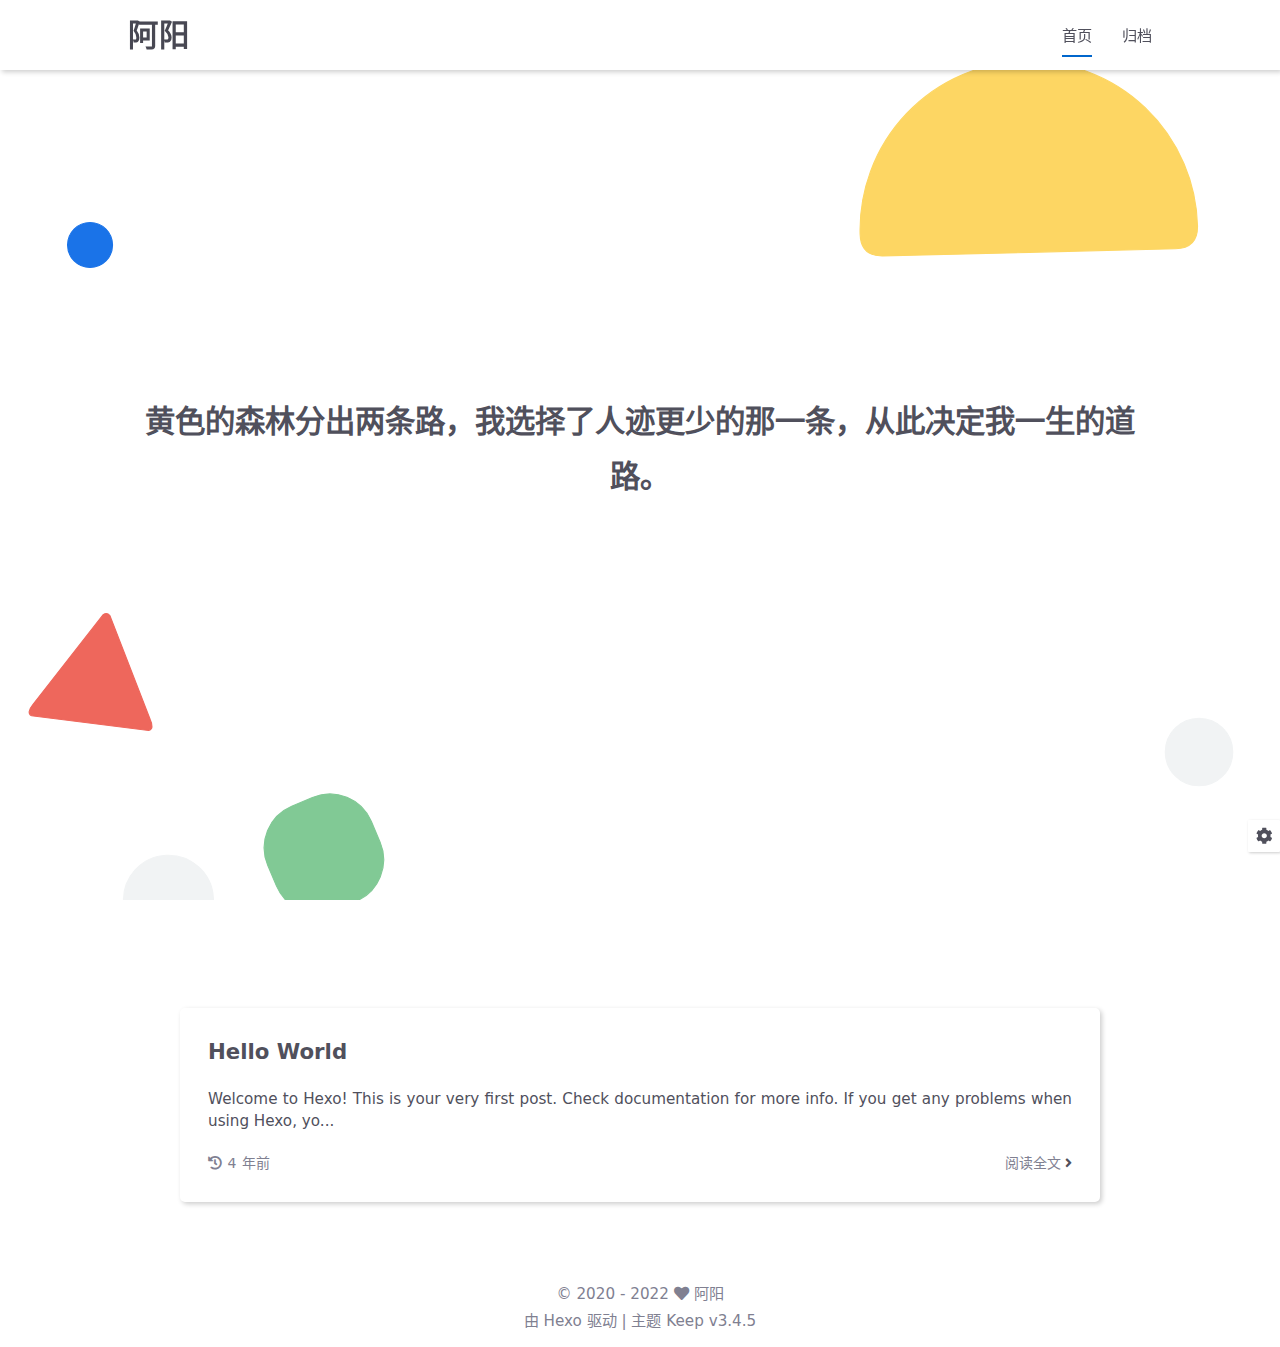
==== index.html @ ba333149 "Site updated: 2022-06-15 09:31:41" ====
<!DOCTYPE html>
<html lang="zh-CN">
<head>
    <meta charset="utf-8">
    <meta name="viewport" content="width=device-width, initial-scale=1, maximum-scale=1">
    <meta name="keywords" content="Hexo Theme Keep">
    <meta name="description" content="阿阳进阶之路">
    <meta name="author" content="阿阳">
    
    <title>
        
        阿阳
    </title>
    
<link rel="stylesheet" href="/css/style.css">

    <link rel="shortcut icon" href="/images/logo.svg">
    
<link rel="stylesheet" href="/css/font-awesome.min.css">

    <script id="hexo-configurations">
    let KEEP = window.KEEP || {};
    KEEP.hexo_config = {"hostname":"example.com","root":"/","language":"zh-CN"};
    KEEP.theme_config = {"toc":{"enable":false,"number":false,"expand_all":false,"init_open":false},"style":{"primary_color":"#0066CC","avatar":"/images/avatar.svg","favicon":"/images/logo.svg","article_img_align":"left","left_side_width":"260px","content_max_width":"920px","hover":{"shadow":false,"scale":false},"first_screen":{"enable":true,"background_img":"/images/bg.svg","description":"黄色的森林分出两条路，我选择了人迹更少的那一条，从此决定我一生的道路。"},"scroll":{"progress_bar":{"enable":false},"percent":{"enable":false}}},"local_search":{"enable":false,"preload":false},"code_copy":{"enable":false,"style":"default"},"pjax":{"enable":false},"lazyload":{"enable":false},"version":"3.4.5"};
    KEEP.language_ago = {"second":"%s 秒前","minute":"%s 分钟前","hour":"%s 小时前","day":"%s 天前","week":"%s 周前","month":"%s 个月前","year":"%s 年前"};
  </script>
<meta name="generator" content="Hexo 5.4.2"></head>


<body>
<div class="progress-bar-container">
    

    
</div>


<main class="page-container">

    
        <div class="first-screen-container flex-center fade-in-down-animation">
    <div class="content flex-center">
        <div class="description">
            黄色的森林分出两条路，我选择了人迹更少的那一条，从此决定我一生的道路。
        </div>
        
    </div>
</div>

    

    <div class="page-main-content">

        <div class="page-main-content-top">
            <header class="header-wrapper">

    <div class="header-content has-first-screen">
        <div class="left">
            
            <a class="logo-title" href="/">
                阿阳
            </a>
        </div>

        <div class="right">
            <div class="pc">
                <ul class="menu-list">
                    
                        <li class="menu-item">
                            <a class="active"
                               href="/"
                            >
                                首页
                            </a>
                        </li>
                    
                        <li class="menu-item">
                            <a class=""
                               href="/archives"
                            >
                                归档
                            </a>
                        </li>
                    
                    
                </ul>
            </div>
            <div class="mobile">
                
                <div class="icon-item menu-bar">
                    <div class="menu-bar-middle"></div>
                </div>
            </div>
        </div>
    </div>

    <div class="header-drawer">
        <ul class="drawer-menu-list">
            
                <li class="drawer-menu-item flex-center">
                    <a class="active"
                       href="/">首页</a>
                </li>
            
                <li class="drawer-menu-item flex-center">
                    <a class=""
                       href="/archives">归档</a>
                </li>
            
        </ul>
    </div>

    <div class="window-mask"></div>

</header>


        </div>

        <div class="page-main-content-middle">

            <div class="main-content">

                
                    <div class="home-content-container fade-in-down-animation">
    <ul class="home-article-list">
        
            <li class="home-article-item">

                

                <h3 class="home-article-title">
                    <a href="/2022/06/13/hello-world/">
                        Hello World
                    </a>
                </h3>

                <div class="home-article-content markdown-body">
                    
                        Welcome to Hexo! This is your very first post. Check documentation for more info. If you get any problems when using Hexo, yo...
                    
                </div>

                <div class="home-article-meta-info-container">
    <div class="home-article-meta-info">
        <span><i class="fas fa-history"></i>&nbsp;<span class="home-article-date" data-date="Mon Jun 13 2022 17:18:33 GMT+0800">2022-06-13</span></span>
        
        
    </div>

    <a href="/2022/06/13/hello-world/">阅读全文&nbsp;<i class="fas fa-angle-right"></i></a>
</div>

            </li>
        
    </ul>

    <div class="home-paginator">
        <div class="paginator">
    

    
</div>

    </div>
</div>


                
            </div>

        </div>

        <div class="page-main-content-bottom">
            <footer class="footer">
    <div class="info-container">
        <div class="copyright-info info-item">
            &copy;
            
              <span>2020</span>
              -
            
            2022&nbsp;<i class="fas fa-heart icon-animate"></i>&nbsp;<a href="/">阿阳</a>
        </div>
        
        <div class="theme-info info-item">
            由 <a target="_blank" href="https://hexo.io">Hexo</a> 驱动&nbsp;|&nbsp;主题&nbsp;<a class="theme-version" target="_blank" href="https://github.com/XPoet/hexo-theme-keep">Keep v3.4.5</a>
        </div>
        
        
    </div>
</footer>

        </div>
    </div>

    

    <div class="right-bottom-side-tools">
        <div class="side-tools-container">
    <ul class="side-tools-list">
        <li class="tools-item tool-font-adjust-plus flex-center">
            <i class="fas fa-search-plus"></i>
        </li>

        <li class="tools-item tool-font-adjust-minus flex-center">
            <i class="fas fa-search-minus"></i>
        </li>

        <li class="tools-item tool-expand-width flex-center">
            <i class="fas fa-arrows-alt-h"></i>
        </li>

        <li class="tools-item tool-dark-light-toggle flex-center">
            <i class="fas fa-moon"></i>
        </li>

        <!-- rss -->
        

        
            <li class="tools-item tool-scroll-to-top flex-center">
                <i class="fas fa-arrow-up"></i>
            </li>
        

        <li class="tools-item tool-scroll-to-bottom flex-center">
            <i class="fas fa-arrow-down"></i>
        </li>
    </ul>

    <ul class="exposed-tools-list">
        <li class="tools-item tool-toggle-show flex-center">
            <i class="fas fa-cog fa-spin"></i>
        </li>
        
    </ul>
</div>

    </div>

    

    <div class="image-viewer-container">
    <img src="">
</div>


    

</main>





<script src="/js/utils.js"></script>

<script src="/js/main.js"></script>

<script src="/js/header-shrink.js"></script>

<script src="/js/back2top.js"></script>

<script src="/js/dark-light-toggle.js"></script>








<div class="post-scripts">
    
</div>



</body>
</html>
---- css/style.css ----
:root {
  --background-color: #fff;
  --second-background-color: #f7f7f7;
  --primary-color: #06c;
  --first-text-color: #484853;
  --second-text-color: #4c4c57;
  --third-text-color: #808091;
  --fourth-text-color: #ededef;
  --default-text-color: #50505c;
  --border-color: #b3b3b3;
  --selection-color: #0075eb;
  --shadow-color: rgba(0,0,0,0.2);
  --shadow-hover-color: rgba(0,0,0,0.28);
  --scrollbar-color: #595967;
  --scroll-bar-bg-color: #e6e6e6;
  --link-color: #484853;
  --copyright-info-color: #c03;
  --avatar-background-color: #06c;
  --pjax-progress-bar-color: linear-gradient(45deg, #f10006, #ef5b00, #e59c01, #19ca05, #00cab5, #0264c8, #c303c3);
}
@media (prefers-color-scheme: light) {
  :root {
    --background-color: #fff;
    --second-background-color: #f7f7f7;
    --primary-color: #06c;
    --first-text-color: #484853;
    --second-text-color: #4c4c57;
    --third-text-color: #808091;
    --fourth-text-color: #ededef;
    --default-text-color: #50505c;
    --border-color: #b3b3b3;
    --selection-color: #0075eb;
    --shadow-color: rgba(0,0,0,0.2);
    --shadow-hover-color: rgba(0,0,0,0.28);
    --scrollbar-color: #595967;
    --scroll-bar-bg-color: #e6e6e6;
    --link-color: #484853;
    --copyright-info-color: #c03;
    --avatar-background-color: #06c;
    --pjax-progress-bar-color: linear-gradient(45deg, #f10006, #ef5b00, #e59c01, #19ca05, #00cab5, #0264c8, #c303c3);
  }
}
@media (prefers-color-scheme: dark) {
  :root {
    --background-color: #383940;
    --second-background-color: #32333a;
    --primary-color: #06c;
    --first-text-color: #d2d2d7;
    --second-text-color: #cbcbd1;
    --third-text-color: #9595a2;
    --fourth-text-color: #242429;
    --default-text-color: #bebec6;
    --border-color: #5c5e6a;
    --selection-color: #0075eb;
    --shadow-color: rgba(128,128,128,0.2);
    --shadow-hover-color: rgba(128,128,128,0.28);
    --scrollbar-color: #32333a;
    --scroll-bar-bg-color: #5c5e6a;
    --link-color: #c5c5cc;
    --copyright-info-color: #a30029;
    --avatar-background-color: #005cb8;
    --pjax-progress-bar-color: linear-gradient(45deg, #ea404a, #ea722f, #e9a71f, #67e559, #18ecec, #1b85f1, #ee1dee);
  }
}
.light-mode {
  --background-color: #fff;
  --second-background-color: #f7f7f7;
  --primary-color: #06c;
  --first-text-color: #484853;
  --second-text-color: #4c4c57;
  --third-text-color: #808091;
  --fourth-text-color: #ededef;
  --default-text-color: #50505c;
  --border-color: #b3b3b3;
  --selection-color: #0075eb;
  --shadow-color: rgba(0,0,0,0.2);
  --shadow-hover-color: rgba(0,0,0,0.28);
  --scrollbar-color: #595967;
  --scroll-bar-bg-color: #e6e6e6;
  --link-color: #484853;
  --copyright-info-color: #c03;
  --avatar-background-color: #06c;
  --pjax-progress-bar-color: linear-gradient(45deg, #f10006, #ef5b00, #e59c01, #19ca05, #00cab5, #0264c8, #c303c3);
}
.dark-mode {
  --background-color: #383940;
  --second-background-color: #32333a;
  --primary-color: #06c;
  --first-text-color: #d2d2d7;
  --second-text-color: #cbcbd1;
  --third-text-color: #9595a2;
  --fourth-text-color: #242429;
  --default-text-color: #bebec6;
  --border-color: #5c5e6a;
  --selection-color: #0075eb;
  --shadow-color: rgba(128,128,128,0.2);
  --shadow-hover-color: rgba(128,128,128,0.28);
  --scrollbar-color: #32333a;
  --scroll-bar-bg-color: #5c5e6a;
  --link-color: #c5c5cc;
  --copyright-info-color: #a30029;
  --avatar-background-color: #005cb8;
  --pjax-progress-bar-color: linear-gradient(45deg, #ea404a, #ea722f, #e9a71f, #67e559, #18ecec, #1b85f1, #ee1dee);
}
.fade-in-down-animation {
  animation-fill-mode: both;
  animation-duration: 1s;
  animation-name: fade-in-down;
}
.title-hover-animation {
  display: inline-block;
  position: relative;
  border-bottom: none;
  line-height: 1.3;
  vertical-align: top;
  color: var(--second-text-color);
}
.title-hover-animation::before {
  content: "";
  position: absolute;
  width: 100%;
  height: 2px;
  bottom: -4px;
  left: 0;
  background-color: var(--second-text-color);
  visibility: hidden;
  transform: scaleX(0);
  transition-property: color, background, box-shadow, border-color, visibility, transform;
  transition-delay: 0s, 0s, 0s, 0s, 0s, 0s;
  transition-duration: 0.2s, 0.2s, 0.2s, 0.2s, 0.2s, 0.2s;
  transition-timing-function: ease, ease, ease, ease, ease-in-out, ease-in-out;
}
.title-hover-animation:hover::before {
  visibility: visible;
  transform: scaleX(1);
}
@-moz-keyframes fade-in-down {
  0% {
    opacity: 0;
    transform: translateY(-50px);
  }
  100% {
    opacity: 1;
    transform: translateY(0);
  }
}
@-webkit-keyframes fade-in-down {
  0% {
    opacity: 0;
    transform: translateY(-50px);
  }
  100% {
    opacity: 1;
    transform: translateY(0);
  }
}
@-o-keyframes fade-in-down {
  0% {
    opacity: 0;
    transform: translateY(-50px);
  }
  100% {
    opacity: 1;
    transform: translateY(0);
  }
}
@keyframes fade-in-down {
  0% {
    opacity: 0;
    transform: translateY(-50px);
  }
  100% {
    opacity: 1;
    transform: translateY(0);
  }
}
@-moz-keyframes icon-animate {
  0%, 100% {
    transform: scale(1);
  }
  10%, 30% {
    transform: scale(0.88);
  }
  20%, 40%, 60%, 80% {
    transform: scale(1.08);
  }
  50%, 70% {
    transform: scale(1.08);
  }
}
@-webkit-keyframes icon-animate {
  0%, 100% {
    transform: scale(1);
  }
  10%, 30% {
    transform: scale(0.88);
  }
  20%, 40%, 60%, 80% {
    transform: scale(1.08);
  }
  50%, 70% {
    transform: scale(1.08);
  }
}
@-o-keyframes icon-animate {
  0%, 100% {
    transform: scale(1);
  }
  10%, 30% {
    transform: scale(0.88);
  }
  20%, 40%, 60%, 80% {
    transform: scale(1.08);
  }
  50%, 70% {
    transform: scale(1.08);
  }
}
@keyframes icon-animate {
  0%, 100% {
    transform: scale(1);
  }
  10%, 30% {
    transform: scale(0.88);
  }
  20%, 40%, 60%, 80% {
    transform: scale(1.08);
  }
  50%, 70% {
    transform: scale(1.08);
  }
}
* {
  transition-property: color, background, box-shadow, border-color;
  transition-delay: 0s, 0s, 0s, 0s;
  transition-duration: 0.2s, 0.2s, 0.2s, 0.2s;
  transition-timing-function: ease, ease, ease, ease;
}
*::-webkit-scrollbar {
  width: 6px;
  height: 6px;
  transition: all 0.2s ease;
}
*::-webkit-scrollbar-thumb {
  background: var(--scrollbar-color);
  border-radius: 1px;
}
*::-webkit-scrollbar-track {
  background: var(--scroll-bar-bg-color);
}
html,
body {
  position: relative;
  width: 100%;
  height: 100%;
  margin: 0;
  padding: 0;
  color: var(--default-text-color);
  background: var(--background-color);
  font-family: Optima-Regular, Optima, -apple-system, system-ui, Segoe UI, Roboto, Ubuntu, Cantarell, Noto Sans, sans-serif, BlinkMacSystemFont, Helvetica Neue, PingFang SC, Hiragino Sans GB, Microsoft YaHei, Arial;
  font-weight: 400;
  font-size: 15.2px;
  line-height: 22px;
}
html::-webkit-scrollbar,
body::-webkit-scrollbar {
  width: 8px;
  height: 8px;
}
@media (max-width: 780px) {
  html,
  body {
    font-size: 14.591999999999999px;
    line-height: 21.119999999999997px;
  }
}
@media (max-width: 500px) {
  html,
  body {
    font-size: 13.68px;
    line-height: 19.8px;
  }
}
::selection {
  background: var(--selection-color);
  color: #fff;
}
ul,
ol,
li {
  padding: 0;
  margin: 0;
  list-style: none;
}
a {
  text-decoration: none;
  color: var(--default-text-color);
}
a i,
a span {
  color: var(--default-text-color);
}
a:hover,
a:active {
  text-decoration: none !important;
  color: var(--primary-color);
}
a:hover i,
a:active i,
a:hover span,
a:active span {
  color: var(--primary-color);
}
img[lazyload] {
  padding: 10px;
  margin: 20px auto !important;
  cursor: not-allowed;
  pointer-events: none;
}
button {
  padding: 0;
  margin: 0;
  border: 0;
  outline: none;
  cursor: pointer;
  background: transparent;
}
.btn {
  display: inline-block;
  position: relative;
  text-align: center;
  cursor: pointer;
  white-space: nowrap;
  border-radius: 5px;
  padding: 8px 16px;
  background: var(--background-color);
  box-shadow: 2px 2px 5px var(--shadow-color);
  transition-property: color, background, box-shadow, border-color, transform;
  transition-delay: 0s, 0s, 0s, 0s, 0s;
  transition-duration: 0.2s, 0.2s, 0.2s, 0.2s, 0.2s;
  transition-timing-function: ease, ease, ease, ease, linear;
}
.btn:hover {
  color: var(--background-color);
  background: var(--primary-color);
}
.flex-center {
  display: flex;
  justify-content: center;
  align-items: center;
}
.clear {
  clear: both;
}
.markdown-body {
  font-size: 1rem;
}
.markdown-body blockquote {
  box-sizing: border-box;
  border-left: 5px solid var(--default-text-color);
  margin: 20px 0;
  color: var(--default-text-color);
  background: var(--second-background-color);
}
.markdown-body blockquote p,
.markdown-body blockquote ul,
.markdown-body blockquote ol {
  padding: 5px 5px 5px 10px;
}
.markdown-body p {
  line-height: 2;
  color: var(--default-text-color);
}
.markdown-body a {
  position: relative;
  outline: 0;
  text-decoration: none;
  overflow-wrap: break-word;
  cursor: pointer;
  border-bottom: 1px solid var(--third-text-color);
  box-sizing: border-box;
  padding-bottom: 2px;
}
.markdown-body a .fas,
.markdown-body a .far,
.markdown-body a fab {
  margin: 0 2px 0 6px;
  position: relative;
  color: var(--third-text-color);
  font-size: 0.88rem;
}
.markdown-body a:hover {
  text-decoration: underline;
}
.markdown-body a:hover::after {
  background: var(--primary-color);
}
.markdown-body strong {
  color: var(--default-text-color);
}
.markdown-body em {
  color: var(--default-text-color);
}
.markdown-body ul > li,
.markdown-body ol > li {
  margin-left: 16px;
  line-height: 2rem;
}
.markdown-body ul li {
  list-style: disc;
}
.markdown-body ul li ul li {
  list-style: circle;
}
.markdown-body ul li ul li ul li {
  list-style: square;
}
.markdown-body ol li {
  list-style: decimal;
}
.markdown-body ol li ol li {
  list-style: upper-alpha;
}
.markdown-body ol li ol li ol li {
  list-style: upper-roman;
}
.markdown-body li {
  color: var(--default-text-color);
}
.markdown-body h1,
.markdown-body h2,
.markdown-body h3,
.markdown-body h4,
.markdown-body h5,
.markdown-body h6 {
  color: var(--second-text-color);
  line-height: 1.5;
}
@media (max-width: 780px) {
  .markdown-body h1,
  .markdown-body h2,
  .markdown-body h3,
  .markdown-body h4,
  .markdown-body h5,
  .markdown-body h6 {
    line-height: 1.25;
  }
}
.markdown-body h1 {
  font-size: 1.8rem;
  font-weight: 600;
}
@media (max-width: 780px) {
  .markdown-body h1 {
    font-size: 1.7rem;
  }
}
.markdown-body h2 {
  font-size: 1.7rem;
  font-weight: 600;
}
@media (max-width: 780px) {
  .markdown-body h2 {
    font-size: 1.6rem;
  }
}
.markdown-body h3 {
  font-size: 1.6rem;
  font-weight: 550;
}
@media (max-width: 780px) {
  .markdown-body h3 {
    font-size: 1.5rem;
  }
}
.markdown-body h4 {
  font-size: 1.5rem;
  font-weight: 550;
}
@media (max-width: 780px) {
  .markdown-body h4 {
    font-size: 1.4rem;
  }
}
.markdown-body h5 {
  font-size: 1.28rem;
  font-weight: 500;
}
@media (max-width: 780px) {
  .markdown-body h5 {
    font-size: 1.18rem;
  }
}
.markdown-body h6 {
  font-size: 1.2rem;
  font-weight: 500;
  line-height: 1.2;
}
@media (max-width: 780px) {
  .markdown-body h6 {
    font-size: 1.1rem;
    line-height: 1.1;
  }
}
.markdown-body img {
  box-sizing: border-box;
  max-width: 100%;
  cursor: zoom-in;
  display: block;
  box-shadow: 0 0 2px var(--shadow-color);
  transition-property: color, background, box-shadow, border-color, padding, margin;
  transition-delay: 0s, 0s, 0s, 0s, 0s, 0s;
  transition-duration: 0.2s, 0.2s, 0.2s, 0.2s, 0.2s, 0.2s;
  transition-timing-function: ease, ease, ease, ease, linear, linear;
  margin: 10px 0 2px;
}
.markdown-body > table {
  border-spacing: 0;
  border-collapse: collapse;
  width: 100%;
  overflow: auto;
}
.markdown-body > table td,
.markdown-body > table th {
  padding: 0;
}
.markdown-body > table th {
  font-weight: 600;
}
.markdown-body > table td,
.markdown-body > table th {
  padding: 6px 13px;
  border: 1px solid var(--border-color);
}
.markdown-body > table tr {
  background-color: var(--background-color);
  border: 1px solid var(--fourth-text-color);
}
.markdown-body > table tr:nth-child(2n) {
  background-color: var(--second-background-color);
}
:root {
  --background-color: #fff;
  --second-background-color: #f7f7f7;
  --primary-color: #06c;
  --first-text-color: #484853;
  --second-text-color: #4c4c57;
  --third-text-color: #808091;
  --fourth-text-color: #ededef;
  --default-text-color: #50505c;
  --border-color: #b3b3b3;
  --selection-color: #0075eb;
  --shadow-color: rgba(0,0,0,0.2);
  --shadow-hover-color: rgba(0,0,0,0.28);
  --scrollbar-color: #595967;
  --scroll-bar-bg-color: #e6e6e6;
  --link-color: #484853;
  --copyright-info-color: #c03;
  --avatar-background-color: #06c;
  --pjax-progress-bar-color: linear-gradient(45deg, #f10006, #ef5b00, #e59c01, #19ca05, #00cab5, #0264c8, #c303c3);
}
@media (prefers-color-scheme: light) {
  :root {
    --background-color: #fff;
    --second-background-color: #f7f7f7;
    --primary-color: #06c;
    --first-text-color: #484853;
    --second-text-color: #4c4c57;
    --third-text-color: #808091;
    --fourth-text-color: #ededef;
    --default-text-color: #50505c;
    --border-color: #b3b3b3;
    --selection-color: #0075eb;
    --shadow-color: rgba(0,0,0,0.2);
    --shadow-hover-color: rgba(0,0,0,0.28);
    --scrollbar-color: #595967;
    --scroll-bar-bg-color: #e6e6e6;
    --link-color: #484853;
    --copyright-info-color: #c03;
    --avatar-background-color: #06c;
    --pjax-progress-bar-color: linear-gradient(45deg, #f10006, #ef5b00, #e59c01, #19ca05, #00cab5, #0264c8, #c303c3);
  }
}
@media (prefers-color-scheme: dark) {
  :root {
    --background-color: #383940;
    --second-background-color: #32333a;
    --primary-color: #06c;
    --first-text-color: #d2d2d7;
    --second-text-color: #cbcbd1;
    --third-text-color: #9595a2;
    --fourth-text-color: #242429;
    --default-text-color: #bebec6;
    --border-color: #5c5e6a;
    --selection-color: #0075eb;
    --shadow-color: rgba(128,128,128,0.2);
    --shadow-hover-color: rgba(128,128,128,0.28);
    --scrollbar-color: #32333a;
    --scroll-bar-bg-color: #5c5e6a;
    --link-color: #c5c5cc;
    --copyright-info-color: #a30029;
    --avatar-background-color: #005cb8;
    --pjax-progress-bar-color: linear-gradient(45deg, #ea404a, #ea722f, #e9a71f, #67e559, #18ecec, #1b85f1, #ee1dee);
  }
}
.light-mode {
  --background-color: #fff;
  --second-background-color: #f7f7f7;
  --primary-color: #06c;
  --first-text-color: #484853;
  --second-text-color: #4c4c57;
  --third-text-color: #808091;
  --fourth-text-color: #ededef;
  --default-text-color: #50505c;
  --border-color: #b3b3b3;
  --selection-color: #0075eb;
  --shadow-color: rgba(0,0,0,0.2);
  --shadow-hover-color: rgba(0,0,0,0.28);
  --scrollbar-color: #595967;
  --scroll-bar-bg-color: #e6e6e6;
  --link-color: #484853;
  --copyright-info-color: #c03;
  --avatar-background-color: #06c;
  --pjax-progress-bar-color: linear-gradient(45deg, #f10006, #ef5b00, #e59c01, #19ca05, #00cab5, #0264c8, #c303c3);
}
.dark-mode {
  --background-color: #383940;
  --second-background-color: #32333a;
  --primary-color: #06c;
  --first-text-color: #d2d2d7;
  --second-text-color: #cbcbd1;
  --third-text-color: #9595a2;
  --fourth-text-color: #242429;
  --default-text-color: #bebec6;
  --border-color: #5c5e6a;
  --selection-color: #0075eb;
  --shadow-color: rgba(128,128,128,0.2);
  --shadow-hover-color: rgba(128,128,128,0.28);
  --scrollbar-color: #32333a;
  --scroll-bar-bg-color: #5c5e6a;
  --link-color: #c5c5cc;
  --copyright-info-color: #a30029;
  --avatar-background-color: #005cb8;
  --pjax-progress-bar-color: linear-gradient(45deg, #ea404a, #ea722f, #e9a71f, #67e559, #18ecec, #1b85f1, #ee1dee);
}
:root {
  --code-foreground: #535360;
  --code-background: #f2f2f2;
  --highlight-background: #fafafa;
  --highlight-foreground: #535360;
  --highlight-comment: #8e908c;
  --highlight-red: #c82829;
  --highlight-orange: #f5871f;
  --highlight-yellow: #eab700;
  --highlight-green: #718c00;
  --highlight-aqua: #3e999f;
  --highlight-blue: #4271ae;
  --highlight-purple: #8959a8;
  --highlight-gutter-color: #585865;
  --highlight-gutter-bg-color: #f2f2f2;
}
@media (prefers-color-scheme: light) {
  :root {
    --code-foreground: #535360;
    --code-background: #f2f2f2;
    --highlight-background: #fafafa;
    --highlight-foreground: #535360;
    --highlight-comment: #8e908c;
    --highlight-red: #c82829;
    --highlight-orange: #f5871f;
    --highlight-yellow: #eab700;
    --highlight-green: #718c00;
    --highlight-aqua: #3e999f;
    --highlight-blue: #4271ae;
    --highlight-purple: #8959a8;
    --highlight-gutter-color: #585865;
    --highlight-gutter-bg-color: #f2f2f2;
  }
}
@media (prefers-color-scheme: dark) {
  :root {
    --code-foreground: #bfbfc7;
    --code-background: #32333a;
    --highlight-background: #34343b;
    --highlight-foreground: #bfbfc7;
    --highlight-comment: #969896;
    --highlight-red: #c66;
    --highlight-orange: #de935f;
    --highlight-yellow: #f0c674;
    --highlight-green: #b5bd68;
    --highlight-aqua: #8abeb7;
    --highlight-blue: #81a2be;
    --highlight-purple: #b294bb;
    --highlight-gutter-color: #c1c1c9;
    --highlight-gutter-bg-color: #32333a;
  }
}
.light-mode {
  --code-foreground: #535360;
  --code-background: #f2f2f2;
  --highlight-background: #fafafa;
  --highlight-foreground: #535360;
  --highlight-comment: #8e908c;
  --highlight-red: #c82829;
  --highlight-orange: #f5871f;
  --highlight-yellow: #eab700;
  --highlight-green: #718c00;
  --highlight-aqua: #3e999f;
  --highlight-blue: #4271ae;
  --highlight-purple: #8959a8;
  --highlight-gutter-color: #585865;
  --highlight-gutter-bg-color: #f2f2f2;
}
.dark-mode {
  --code-foreground: #bfbfc7;
  --code-background: #32333a;
  --highlight-background: #34343b;
  --highlight-foreground: #bfbfc7;
  --highlight-comment: #969896;
  --highlight-red: #c66;
  --highlight-orange: #de935f;
  --highlight-yellow: #f0c674;
  --highlight-green: #b5bd68;
  --highlight-aqua: #8abeb7;
  --highlight-blue: #81a2be;
  --highlight-purple: #b294bb;
  --highlight-gutter-color: #c1c1c9;
  --highlight-gutter-bg-color: #32333a;
}
pre,
.highlight {
  overflow: auto;
  margin: 20px 0;
  padding: 0;
  font-size: 0.96rem;
  line-height: 1.5rem;
  color: var(--highlight-foreground);
  background: var(--highlight-background);
}
pre,
code {
  font-family: "Source Code Pro", consolas, Menlo;
}
code {
  padding: 5px;
  word-wrap: break-word;
  border-radius: 2px;
  font-size: 0.96rem;
  color: var(--code-foreground);
  background: var(--code-background);
}
pre {
  padding: 10px;
}
pre code {
  padding: 0;
  color: var(--highlight-foreground);
  background: none;
  text-shadow: none;
}
.highlight {
  border-radius: 1px;
}
.highlight pre {
  border: none;
  margin: 0;
  padding: 10px 0;
}
.highlight table {
  margin: 0;
  width: auto;
  border: none;
  border-spacing: unset;
}
.highlight td {
  border: none;
  padding: 0;
}
.highlight figcaption {
  font-size: 1rem;
  color: var(--highlight-foreground);
  line-height: 1rem;
  margin-bottom: 1rem;
}
.highlight figcaption a {
  float: right;
  color: var(--highlight-foreground);
}
.highlight figcaption a:hover {
  border-bottom-color: var(--highlight-foreground);
}
.highlight .gutter pre {
  padding-left: 10px;
  padding-right: 10px;
  color: var(--highlight-gutter-color);
  text-align: center;
  background-color: var(--highlight-gutter-bg-color);
}
.highlight .code pre {
  width: 100%;
  padding-left: 10px;
  padding-right: 10px;
  background-color: var(--highlight-background);
}
.highlight .line {
  height: 20px;
  color: var(--default-text-color);
}
.highlight .line .attr {
  color: var(--default-text-color);
}
.highlight .line .string {
  color: var(--default-text-color);
}
.gutter {
  -webkit-user-select: none;
  -moz-user-select: none;
  -ms-user-select: none;
  user-select: none;
}
.gist table {
  width: auto;
}
.gist table td {
  border: none;
}
pre .deletion {
  background: var(--highlight-deletion);
}
pre .addition {
  background: var(--highlight-addition);
}
pre .meta {
  color: var(--highlight-purple);
}
pre .comment {
  color: var(--highlight-comment);
}
pre .variable,
pre .attribute,
pre .tag,
pre .regexp,
pre .ruby .constant,
pre .xml .tag .title,
pre .xml .pi,
pre .xml .doctype,
pre .html .doctype,
pre .css .id,
pre .css .class,
pre .css .pseudo {
  color: var(--highlight-red);
}
pre .number,
pre .preprocessor,
pre .built_in,
pre .literal,
pre .params,
pre .constant,
pre .command {
  color: var(--highlight-orange);
}
pre .ruby .class .title,
pre .css .rules .attribute,
pre .string,
pre .value,
pre .inheritance,
pre .header,
pre .ruby .symbol,
pre .xml .cdata,
pre .special,
pre .number,
pre .formula {
  color: var(--highlight-green);
}
pre .title,
pre .css .hexcolor {
  color: var(--highlight-aqua);
}
pre .function,
pre .python .decorator,
pre .python .title,
pre .ruby .function .title,
pre .ruby .title .keyword,
pre .perl .sub,
pre .javascript .title,
pre .coffeescript .title {
  color: var(--highlight-blue);
}
pre .keyword,
pre .javascript .function {
  color: var(--highlight-purple);
}
.highlight-container {
  position: relative;
}
.highlight-container:hover .copy-btn,
.highlight-container .copy-btn:focus {
  opacity: 1;
}
.copy-btn {
  cursor: pointer;
  display: inline-block;
  font-weight: bold;
  line-height: 1.8;
  opacity: 0;
  outline: 0;
  padding: 2px 6px;
  position: absolute;
  vertical-align: middle;
  white-space: nowrap;
  font-size: 1rem;
  color: var(--default-text-color);
  -moz-user-select: none;
  -ms-user-select: none;
  -webkit-user-select: none;
  user-select: none;
  transition-property: color, background, box-shadow, border-color, opacity;
  transition-delay: 0s, 0s, 0s, 0s, 0s;
  transition-duration: 0.2s, 0.2s, 0.2s, 0.2s, 0.2s;
  transition-timing-function: ease, ease, ease, ease, ease-in-out;
  background: var(--background-color);
  border: 0;
  right: 0;
  top: 0;
}
:root {
  --background-color: #fff;
  --second-background-color: #f7f7f7;
  --primary-color: #06c;
  --first-text-color: #484853;
  --second-text-color: #4c4c57;
  --third-text-color: #808091;
  --fourth-text-color: #ededef;
  --default-text-color: #50505c;
  --border-color: #b3b3b3;
  --selection-color: #0075eb;
  --shadow-color: rgba(0,0,0,0.2);
  --shadow-hover-color: rgba(0,0,0,0.28);
  --scrollbar-color: #595967;
  --scroll-bar-bg-color: #e6e6e6;
  --link-color: #484853;
  --copyright-info-color: #c03;
  --avatar-background-color: #06c;
  --pjax-progress-bar-color: linear-gradient(45deg, #f10006, #ef5b00, #e59c01, #19ca05, #00cab5, #0264c8, #c303c3);
}
@media (prefers-color-scheme: light) {
  :root {
    --background-color: #fff;
    --second-background-color: #f7f7f7;
    --primary-color: #06c;
    --first-text-color: #484853;
    --second-text-color: #4c4c57;
    --third-text-color: #808091;
    --fourth-text-color: #ededef;
    --default-text-color: #50505c;
    --border-color: #b3b3b3;
    --selection-color: #0075eb;
    --shadow-color: rgba(0,0,0,0.2);
    --shadow-hover-color: rgba(0,0,0,0.28);
    --scrollbar-color: #595967;
    --scroll-bar-bg-color: #e6e6e6;
    --link-color: #484853;
    --copyright-info-color: #c03;
    --avatar-background-color: #06c;
    --pjax-progress-bar-color: linear-gradient(45deg, #f10006, #ef5b00, #e59c01, #19ca05, #00cab5, #0264c8, #c303c3);
  }
}
@media (prefers-color-scheme: dark) {
  :root {
    --background-color: #383940;
    --second-background-color: #32333a;
    --primary-color: #06c;
    --first-text-color: #d2d2d7;
    --second-text-color: #cbcbd1;
    --third-text-color: #9595a2;
    --fourth-text-color: #242429;
    --default-text-color: #bebec6;
    --border-color: #5c5e6a;
    --selection-color: #0075eb;
    --shadow-color: rgba(128,128,128,0.2);
    --shadow-hover-color: rgba(128,128,128,0.28);
    --scrollbar-color: #32333a;
    --scroll-bar-bg-color: #5c5e6a;
    --link-color: #c5c5cc;
    --copyright-info-color: #a30029;
    --avatar-background-color: #005cb8;
    --pjax-progress-bar-color: linear-gradient(45deg, #ea404a, #ea722f, #e9a71f, #67e559, #18ecec, #1b85f1, #ee1dee);
  }
}
.light-mode {
  --background-color: #fff;
  --second-background-color: #f7f7f7;
  --primary-color: #06c;
  --first-text-color: #484853;
  --second-text-color: #4c4c57;
  --third-text-color: #808091;
  --fourth-text-color: #ededef;
  --default-text-color: #50505c;
  --border-color: #b3b3b3;
  --selection-color: #0075eb;
  --shadow-color: rgba(0,0,0,0.2);
  --shadow-hover-color: rgba(0,0,0,0.28);
  --scrollbar-color: #595967;
  --scroll-bar-bg-color: #e6e6e6;
  --link-color: #484853;
  --copyright-info-color: #c03;
  --avatar-background-color: #06c;
  --pjax-progress-bar-color: linear-gradient(45deg, #f10006, #ef5b00, #e59c01, #19ca05, #00cab5, #0264c8, #c303c3);
}
.dark-mode {
  --background-color: #383940;
  --second-background-color: #32333a;
  --primary-color: #06c;
  --first-text-color: #d2d2d7;
  --second-text-color: #cbcbd1;
  --third-text-color: #9595a2;
  --fourth-text-color: #242429;
  --default-text-color: #bebec6;
  --border-color: #5c5e6a;
  --selection-color: #0075eb;
  --shadow-color: rgba(128,128,128,0.2);
  --shadow-hover-color: rgba(128,128,128,0.28);
  --scrollbar-color: #32333a;
  --scroll-bar-bg-color: #5c5e6a;
  --link-color: #c5c5cc;
  --copyright-info-color: #a30029;
  --avatar-background-color: #005cb8;
  --pjax-progress-bar-color: linear-gradient(45deg, #ea404a, #ea722f, #e9a71f, #67e559, #18ecec, #1b85f1, #ee1dee);
}
:root {
  --code-foreground: #535360;
  --code-background: #f2f2f2;
  --highlight-background: #fafafa;
  --highlight-foreground: #535360;
  --highlight-comment: #8e908c;
  --highlight-red: #c82829;
  --highlight-orange: #f5871f;
  --highlight-yellow: #eab700;
  --highlight-green: #718c00;
  --highlight-aqua: #3e999f;
  --highlight-blue: #4271ae;
  --highlight-purple: #8959a8;
  --highlight-gutter-color: #585865;
  --highlight-gutter-bg-color: #f2f2f2;
}
@media (prefers-color-scheme: light) {
  :root {
    --code-foreground: #535360;
    --code-background: #f2f2f2;
    --highlight-background: #fafafa;
    --highlight-foreground: #535360;
    --highlight-comment: #8e908c;
    --highlight-red: #c82829;
    --highlight-orange: #f5871f;
    --highlight-yellow: #eab700;
    --highlight-green: #718c00;
    --highlight-aqua: #3e999f;
    --highlight-blue: #4271ae;
    --highlight-purple: #8959a8;
    --highlight-gutter-color: #585865;
    --highlight-gutter-bg-color: #f2f2f2;
  }
}
@media (prefers-color-scheme: dark) {
  :root {
    --code-foreground: #bfbfc7;
    --code-background: #32333a;
    --highlight-background: #34343b;
    --highlight-foreground: #bfbfc7;
    --highlight-comment: #969896;
    --highlight-red: #c66;
    --highlight-orange: #de935f;
    --highlight-yellow: #f0c674;
    --highlight-green: #b5bd68;
    --highlight-aqua: #8abeb7;
    --highlight-blue: #81a2be;
    --highlight-purple: #b294bb;
    --highlight-gutter-color: #c1c1c9;
    --highlight-gutter-bg-color: #32333a;
  }
}
.light-mode {
  --code-foreground: #535360;
  --code-background: #f2f2f2;
  --highlight-background: #fafafa;
  --highlight-foreground: #535360;
  --highlight-comment: #8e908c;
  --highlight-red: #c82829;
  --highlight-orange: #f5871f;
  --highlight-yellow: #eab700;
  --highlight-green: #718c00;
  --highlight-aqua: #3e999f;
  --highlight-blue: #4271ae;
  --highlight-purple: #8959a8;
  --highlight-gutter-color: #585865;
  --highlight-gutter-bg-color: #f2f2f2;
}
.dark-mode {
  --code-foreground: #bfbfc7;
  --code-background: #32333a;
  --highlight-background: #34343b;
  --highlight-foreground: #bfbfc7;
  --highlight-comment: #969896;
  --highlight-red: #c66;
  --highlight-orange: #de935f;
  --highlight-yellow: #f0c674;
  --highlight-green: #b5bd68;
  --highlight-aqua: #8abeb7;
  --highlight-blue: #81a2be;
  --highlight-purple: #b294bb;
  --highlight-gutter-color: #c1c1c9;
  --highlight-gutter-bg-color: #32333a;
}
.page-container {
  position: relative;
  box-sizing: border-box;
  width: 100%;
  height: auto;
  background: var(--background-color);
  transition-property: color, background, box-shadow, border-color, padding-left;
  transition-delay: 0s, 0s, 0s, 0s, 0s;
  transition-duration: 0.2s, 0.2s, 0.2s, 0.2s, 0.3s;
  transition-timing-function: ease, ease, ease, ease, ease-out;
}
@media (max-width: 780px) {
  .page-container {
    padding-left: 0 !important;
  }
}
.page-container .page-main-content {
  padding-top: 70px;
  position: relative;
}
.header-shrink .page-container .page-main-content {
  padding-top: 50.4px;
}
@media (max-width: 780px) {
  .header-shrink .page-container .page-main-content {
    padding-top: 45.36px;
  }
}
@media (max-width: 500px) {
  .header-shrink .page-container .page-main-content {
    padding-top: 40.32px;
  }
}
@media (max-width: 780px) {
  .page-container .page-main-content {
    padding-top: 63px;
  }
}
@media (max-width: 500px) {
  .page-container .page-main-content {
    padding-top: 56px;
  }
}
.page-container .page-main-content .page-main-content-top {
  position: fixed;
  top: 0;
  right: 0;
  width: 100%;
  height: 70px;
  z-index: 1005;
  box-sizing: border-box;
  transition-property: color, background, box-shadow, border-color, transform, padding-left, height;
  transition-delay: 0s, 0s, 0s, 0s, 0s, 0s, 0s;
  transition-duration: 0.2s, 0.2s, 0.2s, 0.2s, 0.3s, 0.2s, 0.2s;
  transition-timing-function: ease, ease, ease, ease, ease-out, linear, ease;
}
.page-container .page-main-content .page-main-content-top.hide {
  transform: translateY(-105%);
}
.header-shrink .page-container .page-main-content .page-main-content-top {
  height: 50.4px;
}
@media (max-width: 780px) {
  .header-shrink .page-container .page-main-content .page-main-content-top {
    height: 45.36px;
  }
}
@media (max-width: 500px) {
  .header-shrink .page-container .page-main-content .page-main-content-top {
    height: 40.32px;
  }
}
@media (max-width: 780px) {
  .page-container .page-main-content .page-main-content-top {
    height: 63px;
    padding-left: 0 !important;
  }
}
@media (max-width: 500px) {
  .page-container .page-main-content .page-main-content-top {
    height: 56px;
  }
}
.page-container .page-main-content .page-main-content-middle {
  box-sizing: border-box;
  width: 100%;
  display: flex;
  justify-content: center;
  padding: 38px 0;
}
@media (max-width: 780px) {
  .page-container .page-main-content .page-main-content-middle {
    padding: 30.400000000000002px 0;
  }
}
@media (max-width: 500px) {
  .page-container .page-main-content .page-main-content-middle {
    padding: 22.8px 0;
  }
}
.page-container .page-main-content .page-main-content-middle .main-content {
  position: relative;
  box-sizing: border-box;
  width: 80%;
  max-width: 920px;
  height: 100%;
}
@media (max-width: 780px) {
  .page-container .page-main-content .page-main-content-middle .main-content {
    width: 86%;
  }
}
@media (max-width: 500px) {
  .page-container .page-main-content .page-main-content-middle .main-content {
    width: 90%;
  }
}
.page-container .page-main-content .page-main-content-bottom {
  width: 100%;
}
.page-container .page-aside {
  position: fixed;
  top: 0;
  bottom: 0;
  left: -260px;
  width: 260px;
  height: 100%;
  z-index: 1006;
  overflow-y: auto;
  padding: 20px;
  box-sizing: border-box;
  background: var(--background-color);
  box-shadow: 2px 2px 5px var(--shadow-color);
  transition-property: color, background, box-shadow, border-color, left, transform;
  transition-delay: 0s, 0s, 0s, 0s, 0s, 0s;
  transition-duration: 0.2s, 0.2s, 0.2s, 0.2s, 0.3s, 0.2s;
  transition-timing-function: ease, ease, ease, ease, ease-out, linear;
}
@media (max-width: 780px) {
  .page-container .page-aside {
    left: 0 !important;
    display: none !important;
  }
}
.page-container .post-tools {
  position: fixed;
  top: 108px;
  right: 38px;
  transition-property: color, background, box-shadow, border-color, top;
  transition-delay: 0s, 0s, 0s, 0s, 0s;
  transition-duration: 0.2s, 0.2s, 0.2s, 0.2s, 0.2s;
  transition-timing-function: ease, ease, ease, ease, ease;
}
.header-shrink .page-container .post-tools {
  top: 88.4px;
}
@media (max-width: 780px) {
  .header-shrink .page-container .post-tools {
    top: 83.36px;
  }
}
@media (max-width: 500px) {
  .header-shrink .page-container .post-tools {
    top: 78.32px;
  }
}
@media (max-width: 780px) {
  .page-container .post-tools {
    top: 101px;
    right: 10px;
    transform: scale(0.82);
    transform-origin: right top;
  }
}
@media (max-width: 500px) {
  .page-container .post-tools {
    top: 94px;
    right: 5px;
    transform: scale(0.72);
  }
}
.page-container .right-bottom-side-tools {
  position: fixed;
  bottom: 5%;
  right: 0;
}
.search-pop-overlay {
  position: fixed;
  display: flex;
  height: 100%;
  width: 100%;
  left: 0;
  top: 0;
  background: rgba(0,0,0,0);
  visibility: hidden;
  z-index: 1008;
  transition-property: color, background, box-shadow, border-color, visibility, background;
  transition-delay: 0s, 0s, 0s, 0s, 0s, 0s;
  transition-duration: 0.2s, 0.2s, 0.2s, 0.2s, 0.3s, 0.3s;
  transition-timing-function: ease, ease, ease, ease, ease, ease;
}
.search-pop-overlay.active {
  visibility: visible;
  background: rgba(0,0,0,0.35);
}
.search-pop-overlay.active .search-popup {
  transform: scale(1);
}
.search-pop-overlay .search-popup {
  background: var(--background-color);
  border-radius: 5px;
  height: 80%;
  width: 70%;
  margin: auto;
  transform: scale(0);
  z-index: 1006;
  transition-property: color, background, box-shadow, border-color, transform;
  transition-delay: 0s, 0s, 0s, 0s, 0s;
  transition-duration: 0.2s, 0.2s, 0.2s, 0.2s, 0.3s;
  transition-timing-function: ease, ease, ease, ease, ease;
}
@media (max-width: 780px) {
  .search-pop-overlay .search-popup {
    width: 80%;
  }
}
@media (max-width: 500px) {
  .search-pop-overlay .search-popup {
    width: 90%;
  }
}
.search-pop-overlay .search-popup .search-header {
  background: var(--fourth-text-color);
  border-top-left-radius: 2px;
  border-top-right-radius: 2px;
  display: flex;
  padding: 10px;
}
.search-pop-overlay .search-popup .search-header .search-input-field-pre,
.search-pop-overlay .search-popup .search-header .popup-btn-close {
  font-size: 1.2rem;
  padding: 0 10px;
  display: flex;
  align-items: center;
}
.search-pop-overlay .search-popup .search-header .search-input-field-pre {
  cursor: pointer;
  color: var(--third-text-color);
}
.search-pop-overlay .search-popup .search-header .popup-btn-close {
  color: var(--default-text-color);
}
.search-pop-overlay .search-popup .search-header .search-input-container {
  flex-grow: 1;
  padding: 2px;
}
.search-pop-overlay .search-popup .search-header .search-input-container .search-input {
  background: transparent;
  border: 0;
  outline: 0;
  width: 100%;
  font-size: 1.2rem;
  color: var(--default-text-color);
}
.search-pop-overlay .search-popup .search-header .search-input-container .search-input::-webkit-search-cancel-button {
  display: none;
}
.search-pop-overlay .search-popup .search-header .popup-btn-close {
  cursor: pointer;
}
.search-pop-overlay .search-popup .search-header .popup-btn-close:hover .fas,
.search-pop-overlay .search-popup .search-header .popup-btn-close far,
.search-pop-overlay .search-popup .search-header .popup-btn-close fab {
  color: var(--first-text-color);
}
.search-pop-overlay .search-popup #search-result {
  display: flex;
  height: calc(100% - 55px);
  overflow: auto;
  padding: 5px 25px;
}
.search-pop-overlay .search-popup #search-result .search-result-list {
  width: 100%;
  height: 100%;
  font-size: 1rem;
}
.search-pop-overlay .search-popup #search-result .search-result-list li {
  border-bottom: 1px dashed var(--border-color);
  padding: 10px 0;
  margin: 10px 0;
  box-sizing: border-box;
}
.search-pop-overlay .search-popup #search-result .search-result-list li:last-child {
  border-bottom: none;
}
.search-pop-overlay .search-popup #search-result .search-result-list li .search-result-title {
  position: relative;
  font-weight: bold;
  margin-bottom: 10px;
  padding-left: 16px;
  display: flex;
  align-items: center;
}
.search-pop-overlay .search-popup #search-result .search-result-list li .search-result-title::after {
  content: '';
  position: absolute;
  width: 5px;
  height: 5px;
  border-radius: 50%;
  top: 50%;
  transform: translateY(-50%);
  left: 0;
  background: var(--default-text-color);
}
.search-pop-overlay .search-popup #search-result .search-result-list li .search-result {
  line-height: 2rem;
  margin: 0;
  padding-left: 16px;
  word-wrap: break-word;
}
.search-pop-overlay .search-popup #search-result .search-result-list li a:hover {
  color: var(--default-text-color);
}
.search-pop-overlay .search-popup #search-result .search-result-list li .search-keyword {
  border-bottom: 1px dashed var(--primary-color);
  color: var(--primary-color);
  font-weight: bold;
}
.search-pop-overlay .search-popup #search-result #no-result {
  color: var(--third-text-color);
  margin: auto;
}
.post-toc-wrap {
  width: 100%;
  font-size: 0.92rem;
  box-sizing: border-box;
}
.post-toc-wrap .post-toc ol {
  list-style: none;
  margin: 0;
  padding: 0 2px 12px 10px;
  text-align: left;
}
.post-toc-wrap .post-toc ol:last-child {
  padding-bottom: 0;
}
.post-toc-wrap .post-toc ol > ol {
  padding-left: 0;
}
.post-toc-wrap .post-toc ol a {
  transition-property: all;
}
.post-toc-wrap .post-toc .nav-item {
  line-height: 1.8;
  overflow: hidden;
  text-overflow: ellipsis;
  white-space: nowrap;
}
.post-toc-wrap .post-toc .nav .nav-child {
  display: none;
}
.post-toc-wrap .post-toc .nav .active > .nav-child {
  display: block;
}
.post-toc-wrap .post-toc .nav .active-current > .nav-child {
  display: block;
}
.post-toc-wrap .post-toc .nav .active-current > .nav-child > .nav-item {
  display: block;
}
.post-toc-wrap .post-toc .nav .nav-number,
.post-toc-wrap .post-toc .nav .nav-text {
  color: var(--default-text-color);
}
.post-toc-wrap .post-toc .nav .active > a .nav-number,
.post-toc-wrap .post-toc .nav .active > a .nav-text {
  color: var(--primary-color);
}
.post-toc-wrap .post-toc .nav .active-current > a .nav-number,
.post-toc-wrap .post-toc .nav .active-current > a .nav-text {
  color: var(--primary-color);
}
.comments-container {
  display: inline-block;
  margin-top: 38px;
  width: 100%;
}
.comments-container #comment-anchor {
  width: 100%;
  height: 10px;
}
.comments-container .comment-area-title {
  width: 100%;
  margin: 10px 0;
  font-size: 1.38rem;
  color: var(--default-text-color);
}
.comments-container .comment-area-title i {
  color: var(--default-text-color);
}
@media (max-width: 780px) {
  .comments-container .comment-area-title {
    margin: 5px 0;
    font-size: 1.2rem;
  }
}
.progress-bar-container {
  position: fixed;
  top: 0;
  left: 0;
  width: 100%;
  z-index: 1009;
}
.header-wrapper {
  width: 100%;
  height: 100%;
  box-sizing: border-box;
  display: flex;
  align-items: center;
  justify-content: center;
  background: var(--background-color);
  padding-top: 2px;
  box-shadow: 2px 2px 5px var(--shadow-color);
}
.header-wrapper .header-content {
  position: relative;
  height: 100%;
  width: 80%;
  max-width: 920px;
  display: flex;
  flex-direction: row;
  justify-content: space-between;
  align-items: center;
  z-index: 1005;
}
.header-wrapper .header-content.has-first-screen {
  max-width: 1104px;
}
@media (max-width: 780px) {
  .header-wrapper .header-content {
    width: 86%;
  }
}
@media (max-width: 500px) {
  .header-wrapper .header-content {
    width: 90%;
  }
}
.header-wrapper .header-content .left {
  display: flex;
  align-items: center;
  transition-property: color, background, box-shadow, border-color, transform;
  transition-delay: 0s, 0s, 0s, 0s, 0s;
  transition-duration: 0.2s, 0.2s, 0.2s, 0.2s, 0.2s;
  transition-timing-function: ease, ease, ease, ease, linear;
}
.header-shrink .header-wrapper .header-content .left {
  transform: scale(0.72);
  transform-origin: left;
}
.header-wrapper .header-content .left .logo-title {
  font-size: 2rem;
  font-weight: bold;
  letter-spacing: 1px;
  line-height: 1;
  color: var(--first-text-color);
}
@media (max-width: 780px) {
  .header-wrapper .header-content .left .logo-title {
    font-size: 1.8rem;
  }
}
@media (max-width: 500px) {
  .header-wrapper .header-content .left .logo-title {
    font-size: 1.6rem;
  }
}
.header-wrapper .header-content .right .pc .menu-list {
  display: flex;
  align-items: center;
}
@media (max-width: 780px) {
  .header-wrapper .header-content .right .pc .menu-list {
    display: none;
  }
}
.header-wrapper .header-content .right .pc .menu-list .menu-item {
  float: left;
  position: relative;
  margin-left: 30px;
  font-size: 1rem;
  cursor: pointer;
  color: var(--default-text-color);
}
.header-wrapper .header-content .right .pc .menu-list .menu-item:first-child {
  margin-left: 0;
}
.header-wrapper .header-content .right .pc .menu-list .menu-item a:hover::after,
.header-wrapper .header-content .right .pc .menu-list .menu-item .active::after {
  content: '';
  position: absolute;
  bottom: -10px;
  left: 50%;
  width: 100%;
  height: 2px;
  transform: translateX(-50%);
  background: var(--primary-color);
  transition-property: color, background, box-shadow, border-color, transform, bottom;
  transition-delay: 0s, 0s, 0s, 0s, 0s, 0s;
  transition-duration: 0.2s, 0.2s, 0.2s, 0.2s, 0.2s, 0.2s;
  transition-timing-function: ease, ease, ease, ease, linear, linear;
}
.header-shrink .header-wrapper .header-content .right .pc .menu-list .menu-item a:hover::after,
.header-shrink .header-wrapper .header-content .right .pc .menu-list .menu-item .active::after {
  bottom: -13.2px;
}
.header-wrapper .header-content .right .pc .menu-list .menu-item.search {
  font-size: 1.5rem;
  margin-left: 26px;
}
.header-wrapper .header-content .right .pc .menu-list .menu-item.search i {
  color: var(--default-text-color);
}
.header-wrapper .header-content .right .mobile {
  display: flex;
  justify-content: space-between;
  align-items: center;
}
.header-wrapper .header-content .right .mobile .icon-item {
  display: none;
  position: relative;
  cursor: pointer;
  font-size: 18px;
  margin-left: 12px;
  width: 20px;
  height: 20px;
  color: var(--default-text-color);
}
.header-wrapper .header-content .right .mobile .icon-item i {
  color: var(--default-text-color);
}
.header-wrapper .header-content .right .mobile .icon-item:first-child {
  margin-left: 0;
}
@media (max-width: 780px) {
  .header-wrapper .header-content .right .mobile .icon-item {
    display: flex;
    justify-content: center;
    align-items: center;
  }
}
.header-wrapper .header-content .right .mobile .menu-bar .menu-bar-middle {
  width: 18px;
  height: 2.5px;
  position: relative;
  background: var(--default-text-color);
}
.header-drawer-show .header-wrapper .header-content .right .mobile .menu-bar .menu-bar-middle {
  background: transparent;
}
.header-wrapper .header-content .right .mobile .menu-bar .menu-bar-middle::before,
.header-wrapper .header-content .right .mobile .menu-bar .menu-bar-middle::after {
  content: '';
  position: absolute;
  left: 0;
  width: 100%;
  height: 2.5px;
  background: var(--default-text-color);
  transition-property: color, background, box-shadow, border-color, transform;
  transition-delay: 0s, 0s, 0s, 0s, 0s;
  transition-duration: 0.2s, 0.2s, 0.2s, 0.2s, 0.38s;
  transition-timing-function: ease, ease, ease, ease, ease;
}
.header-wrapper .header-content .right .mobile .menu-bar .menu-bar-middle::before {
  top: -6px;
}
.header-drawer-show .header-wrapper .header-content .right .mobile .menu-bar .menu-bar-middle::before {
  transform: translateY(6px) rotate(45deg);
}
.header-wrapper .header-content .right .mobile .menu-bar .menu-bar-middle::after {
  bottom: -6px;
}
.header-drawer-show .header-wrapper .header-content .right .mobile .menu-bar .menu-bar-middle::after {
  transform: translateY(-6px) rotate(-45deg);
}
.header-wrapper .header-drawer {
  width: 100%;
  padding: 70px 0 20px 0;
  position: absolute;
  top: 0;
  left: 0;
  transform: scaleY(0);
  transform-origin: top;
  z-index: 1002;
  background: var(--background-color);
  transition-property: color, background, box-shadow, border-color, transform;
  transition-delay: 0s, 0s, 0s, 0s, 0s;
  transition-duration: 0.2s, 0.2s, 0.2s, 0.2s, 0.38s;
  transition-timing-function: ease, ease, ease, ease, ease;
}
.header-drawer-show .header-wrapper .header-drawer {
  transform: scaleY(1);
}
.header-wrapper .header-drawer .drawer-menu-list {
  display: flex;
  flex-direction: column;
  justify-content: flex-start;
  align-items: center;
}
.header-wrapper .header-drawer .drawer-menu-list .drawer-menu-item {
  font-size: 1rem;
  margin: 6px 0;
  height: 38px;
}
.header-wrapper .header-drawer .drawer-menu-list .drawer-menu-item a {
  padding: 6px 20px;
  border-radius: 20px;
  color: var(--default-text-color);
}
.header-wrapper .header-drawer .drawer-menu-list .drawer-menu-item a:hover {
  color: var(--second-text-color);
  border: 1px solid var(--default-text-color);
}
.header-wrapper .header-drawer .drawer-menu-list .drawer-menu-item a.active {
  border: 1px solid var(--default-text-color);
  color: var(--second-text-color);
}
.header-wrapper .window-mask {
  position: absolute;
  top: 0;
  width: 100%;
  height: 100vh;
  background: rgba(0,0,0,0.4);
  z-index: 1001;
  visibility: hidden;
  opacity: 0;
  transition-property: color, background, box-shadow, border-color, transform, opacity;
  transition-delay: 0s, 0s, 0s, 0s, 0s, 0s;
  transition-duration: 0.2s, 0.2s, 0.2s, 0.2s, 0.38s, 0.38s;
  transition-timing-function: ease, ease, ease, ease, ease, ease;
}
.header-drawer-show .header-wrapper .window-mask {
  visibility: visible;
  opacity: 1;
}
.header-drawer-show {
  overflow: hidden;
}
.post-tools-container .tools-list li {
  cursor: pointer;
  width: 38px;
  height: 38px;
  border-radius: 50%;
  font-size: 1.2rem;
  display: flex;
  align-items: center;
  justify-content: center;
  margin-bottom: 12px;
  background: var(--background-color);
  color: var(--default-text-color);
  box-shadow: 2px 2px 5px var(--shadow-color);
  transition-property: color, background, box-shadow, border-color, transform;
  transition-delay: 0s, 0s, 0s, 0s, 0s;
  transition-duration: 0.2s, 0.2s, 0.2s, 0.2s, 0.2s;
  transition-timing-function: ease, ease, ease, ease, linear;
}
.post-tools-container .tools-list li i {
  color: var(--default-text-color);
}
.post-tools-container .tools-list li:hover {
  background: var(--primary-color);
  color: var(--background-color);
}
.post-tools-container .tools-list li:hover i {
  color: var(--background-color);
}
.post-tools-container .tools-list li:last-child {
  margin-bottom: 0;
}
.post-tools-container .tools-list li.page-aside-toggle {
  display: none;
}
@media (max-width: 780px) {
  .post-tools-container .tools-list li.page-aside-toggle {
    display: none !important;
  }
}
.side-tools-container {
  position: relative;
}
.side-tools-container .tools-item {
  width: 32px;
  height: 32px;
  font-size: 1.1rem;
  margin-bottom: 3px;
  cursor: pointer;
  border-right: none;
  border-radius: 1px;
  box-shadow: 1px 1px 3px var(--shadow-color);
  color: var(--default-text-color);
  background: var(--background-color);
}
.side-tools-container .tools-item i {
  color: var(--default-text-color);
}
.side-tools-container .tools-item:hover {
  color: var(--background-color);
  background: var(--primary-color);
  box-shadow: 2px 2px 6px var(--shadow-color);
}
.side-tools-container .tools-item:hover i {
  color: var(--background-color);
}
@media (max-width: 780px) {
  .side-tools-container .tools-item {
    width: 28.8px;
    height: 28.8px;
    font-size: 0.99rem;
    margin-bottom: 2px;
  }
}
.side-tools-container .tools-item.rss a {
  border-radius: 1px;
  width: 100%;
  height: 100%;
}
.side-tools-container .tools-item.rss a:hover {
  color: var(--background-color);
  background: var(--primary-color);
  box-shadow: 2px 2px 6px var(--shadow-color);
}
.side-tools-container .side-tools-list {
  opacity: 0;
  transform: translateX(100%);
  transition-property: color, background, box-shadow, border-color, transform, opacity;
  transition-delay: 0s, 0s, 0s, 0s, 0s, 0s;
  transition-duration: 0.2s, 0.2s, 0.2s, 0.2s, 0.2s, 0.2s;
  transition-timing-function: ease, ease, ease, ease, linear, linear;
}
@media (max-width: 780px) {
  .side-tools-container .side-tools-list .tool-expand-width {
    display: none;
  }
}
.side-tools-container .side-tools-list.show {
  opacity: 1;
  transform: translateX(0);
}
.archive-list-container .archive-item {
  margin-bottom: 38px;
}
.archive-list-container .archive-item:last-child {
  margin-bottom: 0;
}
.archive-list-container .archive-item .archive-item-header {
  margin-bottom: 10px;
}
.archive-list-container .archive-item .archive-item-header .archive-year {
  font-size: 1.8rem;
  color: var(--second-text-color);
  font-weight: 600;
  margin-right: 6px;
}
@media (max-width: 780px) {
  .archive-list-container .archive-item .archive-item-header .archive-year {
    font-size: 1.6rem;
  }
}
.archive-list-container .archive-item .archive-item-header .archive-year-post-count {
  font-size: 1.2rem;
  font-weight: 500;
  color: var(--second-text-color);
}
@media (max-width: 780px) {
  .archive-list-container .archive-item .archive-item-header .archive-year-post-count {
    font-size: 1.08rem;
  }
}
.archive-list-container .archive-item .article-list {
  padding-left: 10px;
}
@media (max-width: 780px) {
  .archive-list-container .archive-item .article-list {
    padding-left: 0;
  }
}
.archive-list-container .archive-item .article-list .article-item {
  font-size: 1rem;
  margin-top: 18px;
}
@media (max-width: 780px) {
  .archive-list-container .archive-item .article-list .article-item {
    margin-top: 16px;
  }
}
@media (max-width: 500px) {
  .archive-list-container .archive-item .article-list .article-item {
    margin-top: 14px;
  }
}
.archive-list-container .archive-item .article-list .article-item:hover a.article-title,
.archive-list-container .archive-item .article-list .article-item:hover .article-date {
  color: var(--primary-color);
}
.archive-list-container .archive-item .article-list .article-item a.article-title {
  color: var(--default-text-color);
}
.archive-list-container .archive-item .article-list .article-item .article-date {
  font-size: 1rem;
  float: right;
}
.footer {
  font-size: 1rem;
  color: var(--third-text-color);
}
.footer a {
  color: var(--third-text-color);
}
.footer a:hover {
  color: var(--primary-color);
}
.footer .info-container {
  padding-bottom: 10px;
  text-align: center;
}
.footer .info-item {
  margin: 5px 0;
}
.footer .icon-animate {
  animation: icon-animate 1.2s ease-in-out infinite;
}
.paginator {
  font-size: 1rem;
  margin-top: 30px;
}
.paginator a.prev {
  float: left;
}
.paginator a.next {
  float: right;
}
.page-template-container {
  padding: 30px;
  border-radius: 5px;
  box-sizing: border-box;
  background: var(--background-color);
  margin-bottom: 30px;
  box-shadow: 2px 2px 5px var(--shadow-color);
}
@media (max-width: 780px) {
  .page-template-container {
    margin-bottom: 24px;
  }
}
@media (max-width: 500px) {
  .page-template-container {
    margin-bottom: 18px;
  }
}
@media (max-width: 780px) {
  .page-template-container {
    padding: 24px;
    border-radius: 4px;
  }
}
@media (max-width: 500px) {
  .page-template-container {
    padding: 18px;
    border-radius: 3px;
  }
}
.page-template-container .page-template-content {
  color: var(--default-text-color);
}
.page-template-container .page-template-content h1:first-child,
.page-template-container .page-template-content h2:first-child,
.page-template-container .page-template-content h3:first-child,
.page-template-container .page-template-content h4:first-child,
.page-template-container .page-template-content h5:first-child,
.page-template-container .page-template-content h6:first-child {
  margin-top: 0;
}
.first-screen-container {
  position: relative;
  box-sizing: border-box;
  width: 100%;
  overflow: hidden;
  background: url("/images/bg.svg") center center/cover no-repeat;
  background-position-y: 70px;
}
@media (max-width: 780px) {
  .first-screen-container {
    background-position-y: 63px;
  }
}
@media (max-width: 500px) {
  .first-screen-container {
    background-position-y: 56px;
  }
}
.first-screen-container .content {
  position: relative;
  box-sizing: border-box;
  width: 80%;
  height: 90%;
}
.first-screen-container .content .description {
  font-weight: bold;
  font-size: 2rem;
  line-height: 1.8;
  text-align: center;
  color: var(--default-text-color);
}
@media (max-width: 780px) {
  .first-screen-container .content .description {
    font-size: 1.8rem;
  }
}
.first-screen-container .content .s-icon-list {
  position: absolute;
  bottom: 0;
  font-size: 1.6rem;
  text-align: center;
}
@media (max-width: 780px) {
  .first-screen-container .content .s-icon-list {
    font-size: 1.44rem;
  }
}
.first-screen-container .content .s-icon-list .s-icon-item {
  margin-right: 20px;
  cursor: pointer;
  line-height: 2;
}
.first-screen-container .content .s-icon-list .s-icon-item:last-child {
  margin-right: 0;
}
.image-viewer-container {
  position: fixed;
  left: 0;
  top: 0;
  width: 100%;
  height: 100%;
  display: flex;
  align-items: center;
  justify-content: center;
  background: rgba(0,0,0,0);
  visibility: hidden;
  z-index: 1008;
  padding: 6%;
  box-sizing: border-box;
  transition-property: color, background, box-shadow, border-color, visibility, background;
  transition-delay: 0s, 0s, 0s, 0s, 0s, 0s;
  transition-duration: 0.2s, 0.2s, 0.2s, 0.2s, 0.3s, 0.3s;
  transition-timing-function: ease, ease, ease, ease, ease, ease;
}
.image-viewer-container.active {
  background: rgba(0,0,0,0.5);
  visibility: visible;
}
.image-viewer-container.active img {
  cursor: zoom-out;
  transform: scale(1);
  padding: 2px;
  background: var(--background-color);
}
.image-viewer-container img {
  max-width: 100%;
  max-height: 100%;
  transform: scale(0);
  transition-property: color, background, box-shadow, border-color, transform;
  transition-delay: 0s, 0s, 0s, 0s, 0s;
  transition-duration: 0.2s, 0.2s, 0.2s, 0.2s, 0.3s;
  transition-timing-function: ease, ease, ease, ease, ease;
}
.category-list-container {
  padding: 30px;
  border-radius: 5px;
  box-sizing: border-box;
  background: var(--background-color);
  box-shadow: 2px 2px 5px var(--shadow-color);
}
@media (max-width: 780px) {
  .category-list-container {
    padding: 24px;
    border-radius: 4px;
  }
}
@media (max-width: 500px) {
  .category-list-container {
    padding: 18px;
    border-radius: 3px;
  }
}
.category-list-container .category-list-content .all-category-list li.all-category-list-item {
  font-size: 1rem;
  margin-bottom: 15px;
}
.category-list-container .category-list-content .all-category-list li.all-category-list-item:last-child {
  margin-bottom: 0;
}
.category-list-container .category-list-content .all-category-list li.all-category-list-item span.all-category-list-count {
  float: right;
  color: var(--default-text-color);
}
.category-list-container .category-list-content .all-category-list li.all-category-list-item span.all-category-list-count::before {
  content: '[';
}
.category-list-container .category-list-content .all-category-list li.all-category-list-item span.all-category-list-count::after {
  content: ']';
}
.category-list-container .category-list-content .all-category-list li.all-category-list-item ul.all-category-list-child {
  margin-left: 10px;
  margin-top: 15px;
}
.category-list-container .category-list-content .all-category-list li.all-category-list-item ul.all-category-list-child li {
  margin-bottom: 10px;
}
.category-list-container .category-list-content .all-category-list li.all-category-list-item ul.all-category-list-child li::before {
  content: '- ';
}
.category-list-container .category-list-content .all-category-list li.all-category-list-item ul.all-category-list-child li:last-child {
  margin-bottom: 0;
}
.article-meta-info {
  font-size: 0.8rem;
  color: var(--third-text-color);
}
.article-meta-info .article-meta-item {
  margin-right: 10px;
}
.article-meta-info .article-meta-item:last-child {
  margin-right: 0;
}
.article-meta-info .article-date .mobile {
  display: none;
}
@media (max-width: 780px) {
  .article-meta-info .article-date .pc {
    display: none;
  }
  .article-meta-info .article-date .mobile {
    display: inline;
  }
}
.article-meta-info .article-tags,
.article-meta-info .article-categories {
  display: inline;
}
.article-meta-info .article-tags ul,
.article-meta-info .article-categories ul,
.article-meta-info .article-tags li,
.article-meta-info .article-categories li {
  display: inline;
}
.article-meta-info .article-tags a,
.article-meta-info .article-categories a {
  color: var(--third-text-color);
}
.article-meta-info .article-tags a:hover,
.article-meta-info .article-categories a:hover {
  color: var(--primary-color);
}
@media (max-width: 780px) {
  .article-meta-info .article-tags {
    display: none;
  }
}
@media (max-width: 500px) {
  .article-meta-info .article-min2read,
  .article-meta-info .article-wordcount {
    display: none;
  }
}
.article-copyright-info-container {
  position: relative;
  width: 100%;
  box-sizing: border-box;
  padding: 10px 6px;
  font-size: 1rem;
  background: var(--second-background-color);
}
.article-copyright-info-container::after {
  position: absolute;
  top: 0;
  left: 0;
  content: '';
  width: 6px;
  height: 100%;
  background: var(--copyright-info-color);
}
.article-copyright-info-container ul {
  margin-left: 10px;
}
.article-copyright-info-container ul li {
  margin-bottom: 5px;
  overflow: hidden;
  text-overflow: ellipsis;
  white-space: nowrap;
  color: var(--default-text-color);
}
.article-copyright-info-container ul li .license {
  font-weight: bold;
}
.article-copyright-info-container ul li:last-child {
  margin-bottom: 0;
}
.home-content-container {
  background: var(--background-color);
}
.home-content-container .home-article-list .home-article-item {
  position: relative;
  padding: 28px;
  border-radius: 5px;
  box-sizing: border-box;
  background: var(--background-color);
  margin-bottom: 38px;
  box-shadow: 2px 2px 5px var(--shadow-color);
  transition-property: color, background, box-shadow, border-color, transform;
  transition-delay: 0s, 0s, 0s, 0s, 0s;
  transition-duration: 0.2s, 0.2s, 0.2s, 0.2s, 0.2s;
  transition-timing-function: ease, ease, ease, ease, linear;
}
@media (max-width: 780px) {
  .home-content-container .home-article-list .home-article-item {
    margin-bottom: 30.400000000000002px;
  }
}
@media (max-width: 500px) {
  .home-content-container .home-article-list .home-article-item {
    margin-bottom: 22.8px;
  }
}
@media (max-width: 780px) {
  .home-content-container .home-article-list .home-article-item {
    padding: 22.400000000000002px;
    border-radius: 4px;
  }
}
@media (max-width: 500px) {
  .home-content-container .home-article-list .home-article-item {
    padding: 16.8px;
    border-radius: 3px;
  }
}
.home-content-container .home-article-list .home-article-item .top-icon {
  position: absolute;
  top: 10px;
  right: 12px;
  font-size: 1.2rem;
  transform: rotate(45deg);
  color: var(--third-text-color);
}
@media (max-width: 780px) {
  .home-content-container .home-article-list .home-article-item .top-icon {
    font-size: 1.16rem;
  }
}
.home-content-container .home-article-list .home-article-item .home-article-title {
  position: relative;
  font-weight: 600;
  font-size: 1.4rem;
  line-height: 1.5;
  color: var(--second-text-color);
  margin: 0;
}
@media (max-width: 780px) {
  .home-content-container .home-article-list .home-article-item .home-article-title {
    font-size: 1.3rem;
  }
}
@media (max-width: 500px) {
  .home-content-container .home-article-list .home-article-item .home-article-title {
    font-size: 1.2rem;
  }
}
.home-content-container .home-article-list .home-article-item .home-article-content {
  word-wrap: break-word;
  text-align: justify;
  margin: 20px 0;
  color: var(--default-text-color);
}
.home-content-container .home-article-list .home-article-item .home-article-meta-info-container {
  display: flex;
  justify-content: space-between;
  align-items: center;
  font-size: 0.92rem;
  color: var(--third-text-color);
}
.home-content-container .home-article-list .home-article-item .home-article-meta-info-container .home-article-meta-info {
  letter-spacing: 0.5px;
}
.home-content-container .home-article-list .home-article-item .home-article-meta-info-container .home-article-meta-info span {
  margin-right: 10px;
}
.home-content-container .home-article-list .home-article-item .home-article-meta-info-container .home-article-meta-info span:last-child {
  margin-right: 0;
}
.home-content-container .home-article-list .home-article-item .home-article-meta-info-container .home-article-meta-info span ul,
.home-content-container .home-article-list .home-article-item .home-article-meta-info-container .home-article-meta-info span li {
  display: inline;
}
@media (max-width: 500px) {
  .home-content-container .home-article-list .home-article-item .home-article-meta-info-container .home-article-meta-info .home-article-category {
    display: none;
  }
}
@media (max-width: 780px) {
  .home-content-container .home-article-list .home-article-item .home-article-meta-info-container .home-article-meta-info .home-article-tag {
    display: none;
  }
}
.home-content-container .home-article-list .home-article-item .home-article-meta-info-container hr {
  border: none;
  flex: 1;
  height: 1px;
  background: var(--border-color);
  margin: 0 10px;
}
.home-content-container .home-article-list .home-article-item .home-article-meta-info-container a {
  color: var(--third-text-color);
}
.home-content-container .home-article-list .home-article-item .home-article-meta-info-container a:hover {
  color: var(--primary-color);
}
.archive-container {
  padding: 30px;
  border-radius: 5px;
  box-sizing: border-box;
  background: var(--background-color);
  margin-bottom: 30px;
  box-shadow: 2px 2px 5px var(--shadow-color);
}
@media (max-width: 780px) {
  .archive-container {
    margin-bottom: 24px;
  }
}
@media (max-width: 500px) {
  .archive-container {
    margin-bottom: 18px;
  }
}
@media (max-width: 780px) {
  .archive-container {
    padding: 24px;
    border-radius: 4px;
  }
}
@media (max-width: 500px) {
  .archive-container {
    padding: 18px;
    border-radius: 3px;
  }
}
.article-content-container {
  padding: 30px;
  border-radius: 5px;
  box-sizing: border-box;
  background: var(--background-color);
  margin-bottom: 30px;
  box-shadow: 2px 2px 5px var(--shadow-color);
}
@media (max-width: 780px) {
  .article-content-container {
    margin-bottom: 24px;
  }
}
@media (max-width: 500px) {
  .article-content-container {
    margin-bottom: 18px;
  }
}
@media (max-width: 780px) {
  .article-content-container {
    padding: 24px;
    border-radius: 4px;
  }
}
@media (max-width: 500px) {
  .article-content-container {
    padding: 18px;
    border-radius: 3px;
  }
}
.article-content-container .article-title {
  color: var(--second-text-color);
  font-weight: 600;
  font-size: 1.6rem;
}
@media (max-width: 780px) {
  .article-content-container .article-title {
    font-size: 1.44rem;
  }
}
@media (max-width: 500px) {
  .article-content-container .article-title {
    font-size: 1.28rem;
  }
}
.article-content-container .article-header {
  position: relative;
  padding-left: 46px;
  width: 100%;
  height: 46px;
  box-sizing: border-box;
}
.article-content-container .article-header .avatar {
  position: absolute;
  top: 0;
  left: 0;
  width: 46px;
  height: 46px;
  padding: 1px;
  box-sizing: border-box;
  border: 1px solid var(--border-color);
  border-radius: 50%;
}
.article-content-container .article-header .avatar img {
  border-radius: 50%;
  width: 100%;
  height: 100%;
  background: var(--avatar-background-color);
}
.article-content-container .article-header .info {
  padding: 2px 0;
  margin-left: 10px;
  box-sizing: border-box;
  display: flex;
  flex-direction: column;
  justify-content: space-between;
  width: 100%;
  height: 100%;
}
.article-content-container .article-header .info .author {
  font-weight: 600;
  font-size: 1.18rem;
  display: flex;
  align-items: center;
}
.article-content-container .article-header .info .author .name {
  color: var(--default-text-color);
}
.article-content-container .article-header .info .author .author-label {
  margin-left: 10px;
  font-size: 0.8rem;
  font-weight: 500;
  padding: 0 5px;
  border-radius: 5px;
  color: #fff;
  background: var(--selection-color);
}
.article-content-container .article-header,
.article-content-container .article-header-meta-info {
  margin-top: 16px;
}
@media (max-width: 780px) {
  .article-content-container .article-header,
  .article-content-container .article-header-meta-info {
    transform: scale(0.9);
    transform-origin: left top;
  }
}
.article-content-container .article-content {
  margin-top: 38px;
  padding-bottom: 10px;
  word-wrap: break-word;
  border-bottom: 1px solid var(--border-color);
  color: var(--default-text-color);
}
.article-content-container .post-tags-box {
  display: none;
  margin-top: 1.6rem;
  justify-content: center;
  font-size: 1.1rem;
}
@media (max-width: 780px) {
  .article-content-container .post-tags-box {
    display: flex;
  }
}
@media (max-width: 500px) {
  .article-content-container .post-tags-box {
    margin-top: 1.2rem;
    font-size: 1rem;
  }
}
.article-content-container .post-tags-box .tag-item {
  margin: 0 0.25rem;
}
.article-content-container .post-copyright-info {
  margin-top: 38px;
  width: 100%;
}
@media (max-width: 780px) {
  .article-content-container .post-copyright-info {
    margin-top: 30.400000000000002px;
  }
}
.article-content-container .article-nav {
  height: 40px;
  margin-top: 38px;
}
.article-content-container .article-nav .article-prev,
.article-content-container .article-nav .article-next {
  max-width: 220px;
  height: 100%;
  box-sizing: border-box;
  padding: 10px;
  border-radius: 5px;
  box-sizing: border-box;
  background: var(--background-color);
  box-shadow: 2px 2px 5px var(--shadow-color);
  transition-property: color, background, box-shadow, border-color, transform;
  transition-delay: 0s, 0s, 0s, 0s, 0s;
  transition-duration: 0.2s, 0.2s, 0.2s, 0.2s, 0.2s;
  transition-timing-function: ease, ease, ease, ease, linear;
}
@media (max-width: 780px) {
  .article-content-container .article-nav .article-prev,
  .article-content-container .article-nav .article-next {
    padding: 8px;
    border-radius: 4px;
  }
}
@media (max-width: 500px) {
  .article-content-container .article-nav .article-prev,
  .article-content-container .article-nav .article-next {
    padding: 6px;
    border-radius: 3px;
  }
}
.article-content-container .article-nav .article-prev a,
.article-content-container .article-nav .article-next a {
  position: relative;
  display: block;
  width: 100%;
  height: 100%;
  box-sizing: border-box;
}
.article-content-container .article-nav .article-prev a.prev,
.article-content-container .article-nav .article-next a.prev {
  padding-left: 16px;
}
.article-content-container .article-nav .article-prev a.next,
.article-content-container .article-nav .article-next a.next {
  padding-right: 16px;
}
.article-content-container .article-nav .article-prev a .arrow-icon,
.article-content-container .article-nav .article-next a .arrow-icon {
  position: absolute;
  top: 0;
  height: 100%;
  width: 16px;
}
.article-content-container .article-nav .article-prev a .arrow-icon.left,
.article-content-container .article-nav .article-next a .arrow-icon.left {
  left: 0;
}
.article-content-container .article-nav .article-prev a .arrow-icon.right,
.article-content-container .article-nav .article-next a .arrow-icon.right {
  right: 0;
}
.article-content-container .article-nav .article-prev a .title,
.article-content-container .article-nav .article-next a .title {
  width: 100%;
  height: 100%;
}
.article-content-container .article-nav .article-prev {
  float: left;
}
.article-content-container .article-nav .article-next {
  float: right;
}
.article-content-container .article-nav .post-nav-item {
  display: none;
}
@media (max-width: 780px) {
  .article-content-container .article-nav .post-nav-item {
    display: inline-block;
  }
}
.article-content-container .article-nav .post-nav-title-item {
  overflow: hidden;
  text-overflow: ellipsis;
  white-space: nowrap;
}
@media (max-width: 780px) {
  .article-content-container .article-nav .post-nav-title-item {
    display: none;
  }
}
.category-container {
  padding: 30px;
  border-radius: 5px;
  box-sizing: border-box;
  background: var(--background-color);
  margin-bottom: 30px;
  box-shadow: 2px 2px 5px var(--shadow-color);
}
@media (max-width: 780px) {
  .category-container {
    margin-bottom: 24px;
  }
}
@media (max-width: 500px) {
  .category-container {
    margin-bottom: 18px;
  }
}
@media (max-width: 780px) {
  .category-container {
    padding: 24px;
    border-radius: 4px;
  }
}
@media (max-width: 500px) {
  .category-container {
    padding: 18px;
    border-radius: 3px;
  }
}
.category-container .category-name {
  color: var(--second-text-color);
  font-size: 1.6rem;
  font-weight: 600;
  padding-bottom: 20px;
  margin-bottom: 38px;
  border-bottom: 1px solid var(--border-color);
}
.category-container .category-name i {
  color: var(--second-text-color);
}
@media (max-width: 780px) {
  .category-container .category-name {
    font-size: 1.44rem;
  }
}
@media (max-width: 500px) {
  .category-container .category-name {
    font-size: 1.28rem;
  }
}
.tag-container {
  padding: 30px;
  border-radius: 5px;
  box-sizing: border-box;
  background: var(--background-color);
  margin-bottom: 30px;
  box-shadow: 2px 2px 5px var(--shadow-color);
}
@media (max-width: 780px) {
  .tag-container {
    margin-bottom: 24px;
  }
}
@media (max-width: 500px) {
  .tag-container {
    margin-bottom: 18px;
  }
}
@media (max-width: 780px) {
  .tag-container {
    padding: 24px;
    border-radius: 4px;
  }
}
@media (max-width: 500px) {
  .tag-container {
    padding: 18px;
    border-radius: 3px;
  }
}
.tag-container .tag-name {
  color: var(--second-text-color);
  font-size: 1.6rem;
  font-weight: 600;
  padding-bottom: 20px;
  margin-bottom: 38px;
  border-bottom: 1px solid var(--border-color);
}
.tag-container .tag-name i {
  color: var(--second-text-color);
}
@media (max-width: 780px) {
  .tag-container .tag-name {
    font-size: 1.44rem;
  }
}
@media (max-width: 500px) {
  .tag-container .tag-name {
    font-size: 1.28rem;
  }
}
.tagcloud-container {
  padding: 20px;
  border-radius: 5px;
  box-sizing: border-box;
  background: var(--background-color);
  box-shadow: 2px 2px 5px var(--shadow-color);
}
@media (max-width: 780px) {
  .tagcloud-container {
    padding: 16px;
    border-radius: 4px;
  }
}
@media (max-width: 500px) {
  .tagcloud-container {
    padding: 12px;
    border-radius: 3px;
  }
}
.tagcloud-container .tagcloud-content {
  text-align: justify;
}
.tagcloud-container .tagcloud-content a {
  padding: 10px 8px;
  display: inline-block;
  box-sizing: border-box;
}
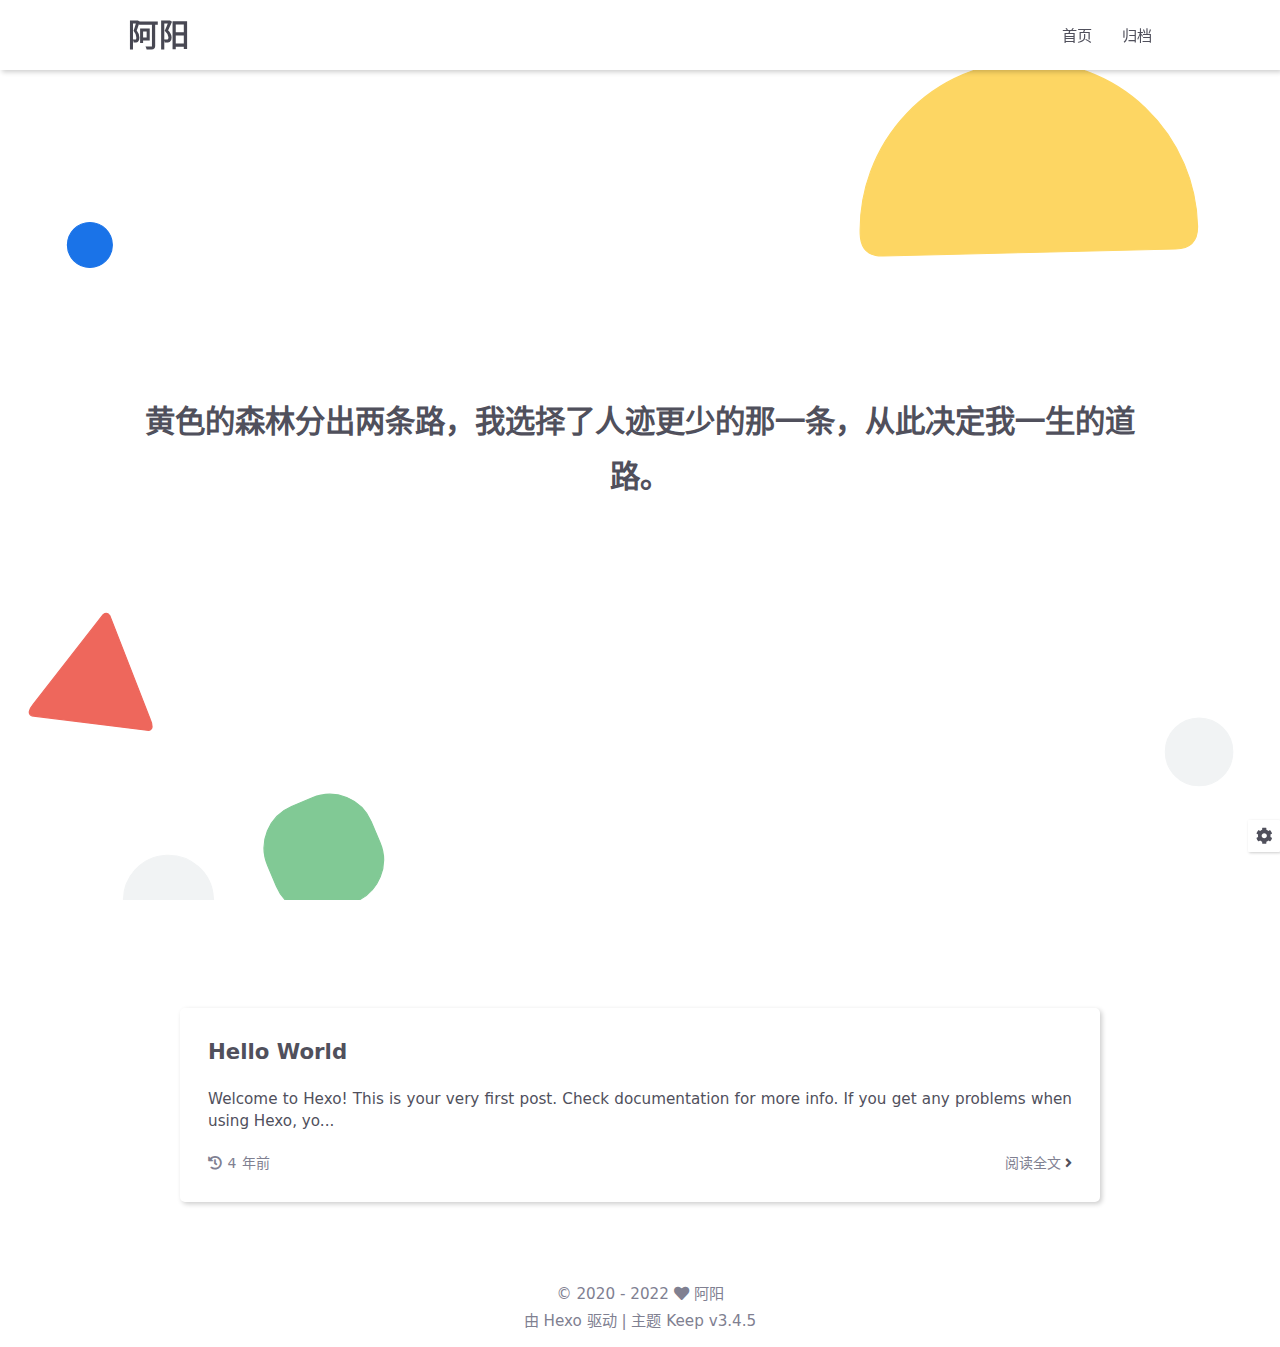
==== commit f0c71432: "Site updated: 2022-06-15 09:38:51" ====
--- a/index.html
+++ b/index.html
@@ -21,7 +21,7 @@
     <script id="hexo-configurations">
     let KEEP = window.KEEP || {};
     KEEP.hexo_config = {"hostname":"example.com","root":"/","language":"zh-CN"};
-    KEEP.theme_config = {"toc":{"enable":false,"number":false,"expand_all":false,"init_open":false},"style":{"primary_color":"#0066CC","avatar":"/images/avatar.svg","favicon":"/images/logo.svg","article_img_align":"left","left_side_width":"260px","content_max_width":"920px","hover":{"shadow":false,"scale":false},"first_screen":{"enable":true,"background_img":"/images/bg.svg","description":"黄色的森林分出两条路，我选择了人迹更少的那一条，从此决定我一生的道路。"},"scroll":{"progress_bar":{"enable":false},"percent":{"enable":false}}},"local_search":{"enable":false,"preload":false},"code_copy":{"enable":false,"style":"default"},"pjax":{"enable":false},"lazyload":{"enable":false},"version":"3.4.5"};
+    KEEP.theme_config = {"toc":{"enable":false,"number":false,"expand_all":false,"init_open":false},"style":{"primary_color":"#fff","avatar":"/images/avatar.svg","favicon":"/images/logo.svg","article_img_align":"left","left_side_width":"260px","content_max_width":"920px","hover":{"shadow":false,"scale":false},"first_screen":{"enable":true,"background_img":"/images/bg.svg","description":"黄色的森林分出两条路，我选择了人迹更少的那一条，从此决定我一生的道路。"},"scroll":{"progress_bar":{"enable":false},"percent":{"enable":false}}},"local_search":{"enable":false,"preload":false},"code_copy":{"enable":false,"style":"default"},"pjax":{"enable":false},"lazyload":{"enable":false},"version":"3.4.5"};
     KEEP.language_ago = {"second":"%s 秒前","minute":"%s 分钟前","hour":"%s 小时前","day":"%s 天前","week":"%s 周前","month":"%s 个月前","year":"%s 年前"};
   </script>
 <meta name="generator" content="Hexo 5.4.2"></head>
--- a/css/style.css
+++ b/css/style.css
@@ -1,14 +1,14 @@
 :root {
   --background-color: #fff;
   --second-background-color: #f7f7f7;
-  --primary-color: #06c;
+  --primary-color: #fff;
   --first-text-color: #484853;
   --second-text-color: #4c4c57;
   --third-text-color: #808091;
   --fourth-text-color: #ededef;
   --default-text-color: #50505c;
   --border-color: #b3b3b3;
-  --selection-color: #0075eb;
+  --selection-color: #fff;
   --shadow-color: rgba(0,0,0,0.2);
   --shadow-hover-color: rgba(0,0,0,0.28);
   --scrollbar-color: #595967;
@@ -22,14 +22,14 @@
   :root {
     --background-color: #fff;
     --second-background-color: #f7f7f7;
-    --primary-color: #06c;
+    --primary-color: #fff;
     --first-text-color: #484853;
     --second-text-color: #4c4c57;
     --third-text-color: #808091;
     --fourth-text-color: #ededef;
     --default-text-color: #50505c;
     --border-color: #b3b3b3;
-    --selection-color: #0075eb;
+    --selection-color: #fff;
     --shadow-color: rgba(0,0,0,0.2);
     --shadow-hover-color: rgba(0,0,0,0.28);
     --scrollbar-color: #595967;
@@ -44,14 +44,14 @@
   :root {
     --background-color: #383940;
     --second-background-color: #32333a;
-    --primary-color: #06c;
+    --primary-color: #fff;
     --first-text-color: #d2d2d7;
     --second-text-color: #cbcbd1;
     --third-text-color: #9595a2;
     --fourth-text-color: #242429;
     --default-text-color: #bebec6;
     --border-color: #5c5e6a;
-    --selection-color: #0075eb;
+    --selection-color: #fff;
     --shadow-color: rgba(128,128,128,0.2);
     --shadow-hover-color: rgba(128,128,128,0.28);
     --scrollbar-color: #32333a;
@@ -65,14 +65,14 @@
 .light-mode {
   --background-color: #fff;
   --second-background-color: #f7f7f7;
-  --primary-color: #06c;
+  --primary-color: #fff;
   --first-text-color: #484853;
   --second-text-color: #4c4c57;
   --third-text-color: #808091;
   --fourth-text-color: #ededef;
   --default-text-color: #50505c;
   --border-color: #b3b3b3;
-  --selection-color: #0075eb;
+  --selection-color: #fff;
   --shadow-color: rgba(0,0,0,0.2);
   --shadow-hover-color: rgba(0,0,0,0.28);
   --scrollbar-color: #595967;
@@ -85,14 +85,14 @@
 .dark-mode {
   --background-color: #383940;
   --second-background-color: #32333a;
-  --primary-color: #06c;
+  --primary-color: #fff;
   --first-text-color: #d2d2d7;
   --second-text-color: #cbcbd1;
   --third-text-color: #9595a2;
   --fourth-text-color: #242429;
   --default-text-color: #bebec6;
   --border-color: #5c5e6a;
-  --selection-color: #0075eb;
+  --selection-color: #fff;
   --shadow-color: rgba(128,128,128,0.2);
   --shadow-hover-color: rgba(128,128,128,0.28);
   --scrollbar-color: #32333a;
@@ -542,14 +542,14 @@
 :root {
   --background-color: #fff;
   --second-background-color: #f7f7f7;
-  --primary-color: #06c;
+  --primary-color: #fff;
   --first-text-color: #484853;
   --second-text-color: #4c4c57;
   --third-text-color: #808091;
   --fourth-text-color: #ededef;
   --default-text-color: #50505c;
   --border-color: #b3b3b3;
-  --selection-color: #0075eb;
+  --selection-color: #fff;
   --shadow-color: rgba(0,0,0,0.2);
   --shadow-hover-color: rgba(0,0,0,0.28);
   --scrollbar-color: #595967;
@@ -563,14 +563,14 @@
   :root {
     --background-color: #fff;
     --second-background-color: #f7f7f7;
-    --primary-color: #06c;
+    --primary-color: #fff;
     --first-text-color: #484853;
     --second-text-color: #4c4c57;
     --third-text-color: #808091;
     --fourth-text-color: #ededef;
     --default-text-color: #50505c;
     --border-color: #b3b3b3;
-    --selection-color: #0075eb;
+    --selection-color: #fff;
     --shadow-color: rgba(0,0,0,0.2);
     --shadow-hover-color: rgba(0,0,0,0.28);
     --scrollbar-color: #595967;
@@ -585,14 +585,14 @@
   :root {
     --background-color: #383940;
     --second-background-color: #32333a;
-    --primary-color: #06c;
+    --primary-color: #fff;
     --first-text-color: #d2d2d7;
     --second-text-color: #cbcbd1;
     --third-text-color: #9595a2;
     --fourth-text-color: #242429;
     --default-text-color: #bebec6;
     --border-color: #5c5e6a;
-    --selection-color: #0075eb;
+    --selection-color: #fff;
     --shadow-color: rgba(128,128,128,0.2);
     --shadow-hover-color: rgba(128,128,128,0.28);
     --scrollbar-color: #32333a;
@@ -606,14 +606,14 @@
 .light-mode {
   --background-color: #fff;
   --second-background-color: #f7f7f7;
-  --primary-color: #06c;
+  --primary-color: #fff;
   --first-text-color: #484853;
   --second-text-color: #4c4c57;
   --third-text-color: #808091;
   --fourth-text-color: #ededef;
   --default-text-color: #50505c;
   --border-color: #b3b3b3;
-  --selection-color: #0075eb;
+  --selection-color: #fff;
   --shadow-color: rgba(0,0,0,0.2);
   --shadow-hover-color: rgba(0,0,0,0.28);
   --scrollbar-color: #595967;
@@ -626,14 +626,14 @@
 .dark-mode {
   --background-color: #383940;
   --second-background-color: #32333a;
-  --primary-color: #06c;
+  --primary-color: #fff;
   --first-text-color: #d2d2d7;
   --second-text-color: #cbcbd1;
   --third-text-color: #9595a2;
   --fourth-text-color: #242429;
   --default-text-color: #bebec6;
   --border-color: #5c5e6a;
-  --selection-color: #0075eb;
+  --selection-color: #fff;
   --shadow-color: rgba(128,128,128,0.2);
   --shadow-hover-color: rgba(128,128,128,0.28);
   --scrollbar-color: #32333a;
@@ -926,14 +926,14 @@
 :root {
   --background-color: #fff;
   --second-background-color: #f7f7f7;
-  --primary-color: #06c;
+  --primary-color: #fff;
   --first-text-color: #484853;
   --second-text-color: #4c4c57;
   --third-text-color: #808091;
   --fourth-text-color: #ededef;
   --default-text-color: #50505c;
   --border-color: #b3b3b3;
-  --selection-color: #0075eb;
+  --selection-color: #fff;
   --shadow-color: rgba(0,0,0,0.2);
   --shadow-hover-color: rgba(0,0,0,0.28);
   --scrollbar-color: #595967;
@@ -947,14 +947,14 @@
   :root {
     --background-color: #fff;
     --second-background-color: #f7f7f7;
-    --primary-color: #06c;
+    --primary-color: #fff;
     --first-text-color: #484853;
     --second-text-color: #4c4c57;
     --third-text-color: #808091;
     --fourth-text-color: #ededef;
     --default-text-color: #50505c;
     --border-color: #b3b3b3;
-    --selection-color: #0075eb;
+    --selection-color: #fff;
     --shadow-color: rgba(0,0,0,0.2);
     --shadow-hover-color: rgba(0,0,0,0.28);
     --scrollbar-color: #595967;
@@ -969,14 +969,14 @@
   :root {
     --background-color: #383940;
     --second-background-color: #32333a;
-    --primary-color: #06c;
+    --primary-color: #fff;
     --first-text-color: #d2d2d7;
     --second-text-color: #cbcbd1;
     --third-text-color: #9595a2;
     --fourth-text-color: #242429;
     --default-text-color: #bebec6;
     --border-color: #5c5e6a;
-    --selection-color: #0075eb;
+    --selection-color: #fff;
     --shadow-color: rgba(128,128,128,0.2);
     --shadow-hover-color: rgba(128,128,128,0.28);
     --scrollbar-color: #32333a;
@@ -990,14 +990,14 @@
 .light-mode {
   --background-color: #fff;
   --second-background-color: #f7f7f7;
-  --primary-color: #06c;
+  --primary-color: #fff;
   --first-text-color: #484853;
   --second-text-color: #4c4c57;
   --third-text-color: #808091;
   --fourth-text-color: #ededef;
   --default-text-color: #50505c;
   --border-color: #b3b3b3;
-  --selection-color: #0075eb;
+  --selection-color: #fff;
   --shadow-color: rgba(0,0,0,0.2);
   --shadow-hover-color: rgba(0,0,0,0.28);
   --scrollbar-color: #595967;
@@ -1010,14 +1010,14 @@
 .dark-mode {
   --background-color: #383940;
   --second-background-color: #32333a;
-  --primary-color: #06c;
+  --primary-color: #fff;
   --first-text-color: #d2d2d7;
   --second-text-color: #cbcbd1;
   --third-text-color: #9595a2;
   --fourth-text-color: #242429;
   --default-text-color: #bebec6;
   --border-color: #5c5e6a;
-  --selection-color: #0075eb;
+  --selection-color: #fff;
   --shadow-color: rgba(128,128,128,0.2);
   --shadow-hover-color: rgba(128,128,128,0.28);
   --scrollbar-color: #32333a;
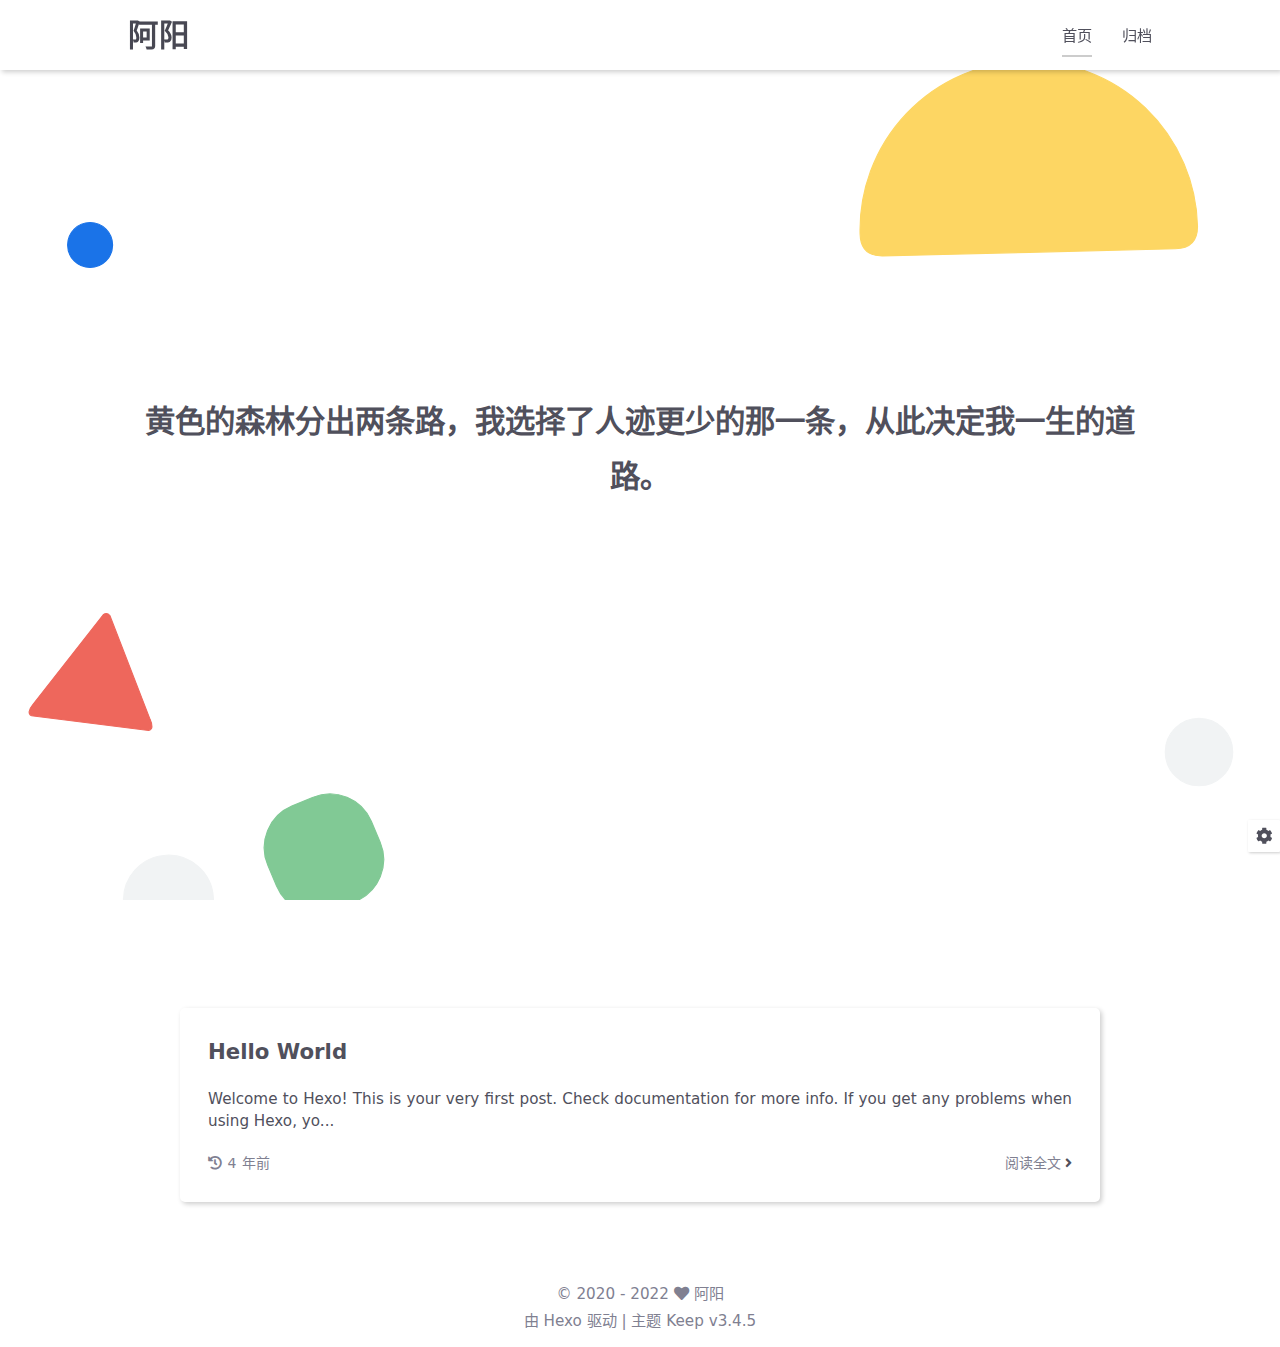
==== commit 27cf0f73: "Site updated: 2022-06-15 10:59:42" ====
--- a/index.html
+++ b/index.html
@@ -21,7 +21,7 @@
     <script id="hexo-configurations">
     let KEEP = window.KEEP || {};
     KEEP.hexo_config = {"hostname":"example.com","root":"/","language":"zh-CN"};
-    KEEP.theme_config = {"toc":{"enable":false,"number":false,"expand_all":false,"init_open":false},"style":{"primary_color":"#fff","avatar":"/images/avatar.svg","favicon":"/images/logo.svg","article_img_align":"left","left_side_width":"260px","content_max_width":"920px","hover":{"shadow":false,"scale":false},"first_screen":{"enable":true,"background_img":"/images/bg.svg","description":"黄色的森林分出两条路，我选择了人迹更少的那一条，从此决定我一生的道路。"},"scroll":{"progress_bar":{"enable":false},"percent":{"enable":false}}},"local_search":{"enable":false,"preload":false},"code_copy":{"enable":false,"style":"default"},"pjax":{"enable":false},"lazyload":{"enable":false},"version":"3.4.5"};
+    KEEP.theme_config = {"toc":{"enable":false,"number":false,"expand_all":false,"init_open":false},"style":{"primary_color":"#CCCCCC","avatar":"/images/avatar.svg","favicon":"/images/logo.svg","article_img_align":"left","left_side_width":"260px","content_max_width":"920px","hover":{"shadow":false,"scale":false},"first_screen":{"enable":true,"background_img":"/images/bg.svg","description":"黄色的森林分出两条路，我选择了人迹更少的那一条，从此决定我一生的道路。"},"scroll":{"progress_bar":{"enable":false},"percent":{"enable":false}}},"local_search":{"enable":false,"preload":false},"code_copy":{"enable":false,"style":"default"},"pjax":{"enable":false},"lazyload":{"enable":false},"version":"3.4.5"};
     KEEP.language_ago = {"second":"%s 秒前","minute":"%s 分钟前","hour":"%s 小时前","day":"%s 天前","week":"%s 周前","month":"%s 个月前","year":"%s 年前"};
   </script>
 <meta name="generator" content="Hexo 5.4.2"></head>
--- a/css/style.css
+++ b/css/style.css
@@ -1,14 +1,14 @@
 :root {
   --background-color: #fff;
   --second-background-color: #f7f7f7;
-  --primary-color: #fff;
+  --primary-color: #ccc;
   --first-text-color: #484853;
   --second-text-color: #4c4c57;
   --third-text-color: #808091;
   --fourth-text-color: #ededef;
   --default-text-color: #50505c;
   --border-color: #b3b3b3;
-  --selection-color: #fff;
+  --selection-color: #d1d1d1;
   --shadow-color: rgba(0,0,0,0.2);
   --shadow-hover-color: rgba(0,0,0,0.28);
   --scrollbar-color: #595967;
@@ -22,14 +22,14 @@
   :root {
     --background-color: #fff;
     --second-background-color: #f7f7f7;
-    --primary-color: #fff;
+    --primary-color: #ccc;
     --first-text-color: #484853;
     --second-text-color: #4c4c57;
     --third-text-color: #808091;
     --fourth-text-color: #ededef;
     --default-text-color: #50505c;
     --border-color: #b3b3b3;
-    --selection-color: #fff;
+    --selection-color: #d1d1d1;
     --shadow-color: rgba(0,0,0,0.2);
     --shadow-hover-color: rgba(0,0,0,0.28);
     --scrollbar-color: #595967;
@@ -42,20 +42,20 @@
 }
 @media (prefers-color-scheme: dark) {
   :root {
-    --background-color: #383940;
-    --second-background-color: #32333a;
-    --primary-color: #fff;
+    --background-color: #fff;
+    --second-background-color: #e6e6e6;
+    --primary-color: #ccc;
     --first-text-color: #d2d2d7;
     --second-text-color: #cbcbd1;
     --third-text-color: #9595a2;
     --fourth-text-color: #242429;
     --default-text-color: #bebec6;
-    --border-color: #5c5e6a;
-    --selection-color: #fff;
+    --border-color: #fff;
+    --selection-color: #d1d1d1;
     --shadow-color: rgba(128,128,128,0.2);
     --shadow-hover-color: rgba(128,128,128,0.28);
-    --scrollbar-color: #32333a;
-    --scroll-bar-bg-color: #5c5e6a;
+    --scrollbar-color: #e6e6e6;
+    --scroll-bar-bg-color: #fff;
     --link-color: #c5c5cc;
     --copyright-info-color: #a30029;
     --avatar-background-color: #005cb8;
@@ -65,14 +65,14 @@
 .light-mode {
   --background-color: #fff;
   --second-background-color: #f7f7f7;
-  --primary-color: #fff;
+  --primary-color: #ccc;
   --first-text-color: #484853;
   --second-text-color: #4c4c57;
   --third-text-color: #808091;
   --fourth-text-color: #ededef;
   --default-text-color: #50505c;
   --border-color: #b3b3b3;
-  --selection-color: #fff;
+  --selection-color: #d1d1d1;
   --shadow-color: rgba(0,0,0,0.2);
   --shadow-hover-color: rgba(0,0,0,0.28);
   --scrollbar-color: #595967;
@@ -83,20 +83,20 @@
   --pjax-progress-bar-color: linear-gradient(45deg, #f10006, #ef5b00, #e59c01, #19ca05, #00cab5, #0264c8, #c303c3);
 }
 .dark-mode {
-  --background-color: #383940;
-  --second-background-color: #32333a;
-  --primary-color: #fff;
+  --background-color: #fff;
+  --second-background-color: #e6e6e6;
+  --primary-color: #ccc;
   --first-text-color: #d2d2d7;
   --second-text-color: #cbcbd1;
   --third-text-color: #9595a2;
   --fourth-text-color: #242429;
   --default-text-color: #bebec6;
-  --border-color: #5c5e6a;
-  --selection-color: #fff;
+  --border-color: #fff;
+  --selection-color: #d1d1d1;
   --shadow-color: rgba(128,128,128,0.2);
   --shadow-hover-color: rgba(128,128,128,0.28);
-  --scrollbar-color: #32333a;
-  --scroll-bar-bg-color: #5c5e6a;
+  --scrollbar-color: #e6e6e6;
+  --scroll-bar-bg-color: #fff;
   --link-color: #c5c5cc;
   --copyright-info-color: #a30029;
   --avatar-background-color: #005cb8;
@@ -542,14 +542,14 @@
 :root {
   --background-color: #fff;
   --second-background-color: #f7f7f7;
-  --primary-color: #fff;
+  --primary-color: #ccc;
   --first-text-color: #484853;
   --second-text-color: #4c4c57;
   --third-text-color: #808091;
   --fourth-text-color: #ededef;
   --default-text-color: #50505c;
   --border-color: #b3b3b3;
-  --selection-color: #fff;
+  --selection-color: #d1d1d1;
   --shadow-color: rgba(0,0,0,0.2);
   --shadow-hover-color: rgba(0,0,0,0.28);
   --scrollbar-color: #595967;
@@ -563,14 +563,14 @@
   :root {
     --background-color: #fff;
     --second-background-color: #f7f7f7;
-    --primary-color: #fff;
+    --primary-color: #ccc;
     --first-text-color: #484853;
     --second-text-color: #4c4c57;
     --third-text-color: #808091;
     --fourth-text-color: #ededef;
     --default-text-color: #50505c;
     --border-color: #b3b3b3;
-    --selection-color: #fff;
+    --selection-color: #d1d1d1;
     --shadow-color: rgba(0,0,0,0.2);
     --shadow-hover-color: rgba(0,0,0,0.28);
     --scrollbar-color: #595967;
@@ -583,20 +583,20 @@
 }
 @media (prefers-color-scheme: dark) {
   :root {
-    --background-color: #383940;
-    --second-background-color: #32333a;
-    --primary-color: #fff;
+    --background-color: #fff;
+    --second-background-color: #e6e6e6;
+    --primary-color: #ccc;
     --first-text-color: #d2d2d7;
     --second-text-color: #cbcbd1;
     --third-text-color: #9595a2;
     --fourth-text-color: #242429;
     --default-text-color: #bebec6;
-    --border-color: #5c5e6a;
-    --selection-color: #fff;
+    --border-color: #fff;
+    --selection-color: #d1d1d1;
     --shadow-color: rgba(128,128,128,0.2);
     --shadow-hover-color: rgba(128,128,128,0.28);
-    --scrollbar-color: #32333a;
-    --scroll-bar-bg-color: #5c5e6a;
+    --scrollbar-color: #e6e6e6;
+    --scroll-bar-bg-color: #fff;
     --link-color: #c5c5cc;
     --copyright-info-color: #a30029;
     --avatar-background-color: #005cb8;
@@ -606,14 +606,14 @@
 .light-mode {
   --background-color: #fff;
   --second-background-color: #f7f7f7;
-  --primary-color: #fff;
+  --primary-color: #ccc;
   --first-text-color: #484853;
   --second-text-color: #4c4c57;
   --third-text-color: #808091;
   --fourth-text-color: #ededef;
   --default-text-color: #50505c;
   --border-color: #b3b3b3;
-  --selection-color: #fff;
+  --selection-color: #d1d1d1;
   --shadow-color: rgba(0,0,0,0.2);
   --shadow-hover-color: rgba(0,0,0,0.28);
   --scrollbar-color: #595967;
@@ -624,20 +624,20 @@
   --pjax-progress-bar-color: linear-gradient(45deg, #f10006, #ef5b00, #e59c01, #19ca05, #00cab5, #0264c8, #c303c3);
 }
 .dark-mode {
-  --background-color: #383940;
-  --second-background-color: #32333a;
-  --primary-color: #fff;
+  --background-color: #fff;
+  --second-background-color: #e6e6e6;
+  --primary-color: #ccc;
   --first-text-color: #d2d2d7;
   --second-text-color: #cbcbd1;
   --third-text-color: #9595a2;
   --fourth-text-color: #242429;
   --default-text-color: #bebec6;
-  --border-color: #5c5e6a;
-  --selection-color: #fff;
+  --border-color: #fff;
+  --selection-color: #d1d1d1;
   --shadow-color: rgba(128,128,128,0.2);
   --shadow-hover-color: rgba(128,128,128,0.28);
-  --scrollbar-color: #32333a;
-  --scroll-bar-bg-color: #5c5e6a;
+  --scrollbar-color: #e6e6e6;
+  --scroll-bar-bg-color: #fff;
   --link-color: #c5c5cc;
   --copyright-info-color: #a30029;
   --avatar-background-color: #005cb8;
@@ -680,8 +680,8 @@
 @media (prefers-color-scheme: dark) {
   :root {
     --code-foreground: #bfbfc7;
-    --code-background: #32333a;
-    --highlight-background: #34343b;
+    --code-background: #e6e6e6;
+    --highlight-background: #ebebeb;
     --highlight-foreground: #bfbfc7;
     --highlight-comment: #969896;
     --highlight-red: #c66;
@@ -692,7 +692,7 @@
     --highlight-blue: #81a2be;
     --highlight-purple: #b294bb;
     --highlight-gutter-color: #c1c1c9;
-    --highlight-gutter-bg-color: #32333a;
+    --highlight-gutter-bg-color: #e6e6e6;
   }
 }
 .light-mode {
@@ -713,8 +713,8 @@
 }
 .dark-mode {
   --code-foreground: #bfbfc7;
-  --code-background: #32333a;
-  --highlight-background: #34343b;
+  --code-background: #e6e6e6;
+  --highlight-background: #ebebeb;
   --highlight-foreground: #bfbfc7;
   --highlight-comment: #969896;
   --highlight-red: #c66;
@@ -725,7 +725,7 @@
   --highlight-blue: #81a2be;
   --highlight-purple: #b294bb;
   --highlight-gutter-color: #c1c1c9;
-  --highlight-gutter-bg-color: #32333a;
+  --highlight-gutter-bg-color: #e6e6e6;
 }
 pre,
 .highlight {
@@ -926,14 +926,14 @@
 :root {
   --background-color: #fff;
   --second-background-color: #f7f7f7;
-  --primary-color: #fff;
+  --primary-color: #ccc;
   --first-text-color: #484853;
   --second-text-color: #4c4c57;
   --third-text-color: #808091;
   --fourth-text-color: #ededef;
   --default-text-color: #50505c;
   --border-color: #b3b3b3;
-  --selection-color: #fff;
+  --selection-color: #d1d1d1;
   --shadow-color: rgba(0,0,0,0.2);
   --shadow-hover-color: rgba(0,0,0,0.28);
   --scrollbar-color: #595967;
@@ -947,14 +947,14 @@
   :root {
     --background-color: #fff;
     --second-background-color: #f7f7f7;
-    --primary-color: #fff;
+    --primary-color: #ccc;
     --first-text-color: #484853;
     --second-text-color: #4c4c57;
     --third-text-color: #808091;
     --fourth-text-color: #ededef;
     --default-text-color: #50505c;
     --border-color: #b3b3b3;
-    --selection-color: #fff;
+    --selection-color: #d1d1d1;
     --shadow-color: rgba(0,0,0,0.2);
     --shadow-hover-color: rgba(0,0,0,0.28);
     --scrollbar-color: #595967;
@@ -967,20 +967,20 @@
 }
 @media (prefers-color-scheme: dark) {
   :root {
-    --background-color: #383940;
-    --second-background-color: #32333a;
-    --primary-color: #fff;
+    --background-color: #fff;
+    --second-background-color: #e6e6e6;
+    --primary-color: #ccc;
     --first-text-color: #d2d2d7;
     --second-text-color: #cbcbd1;
     --third-text-color: #9595a2;
     --fourth-text-color: #242429;
     --default-text-color: #bebec6;
-    --border-color: #5c5e6a;
-    --selection-color: #fff;
+    --border-color: #fff;
+    --selection-color: #d1d1d1;
     --shadow-color: rgba(128,128,128,0.2);
     --shadow-hover-color: rgba(128,128,128,0.28);
-    --scrollbar-color: #32333a;
-    --scroll-bar-bg-color: #5c5e6a;
+    --scrollbar-color: #e6e6e6;
+    --scroll-bar-bg-color: #fff;
     --link-color: #c5c5cc;
     --copyright-info-color: #a30029;
     --avatar-background-color: #005cb8;
@@ -990,14 +990,14 @@
 .light-mode {
   --background-color: #fff;
   --second-background-color: #f7f7f7;
-  --primary-color: #fff;
+  --primary-color: #ccc;
   --first-text-color: #484853;
   --second-text-color: #4c4c57;
   --third-text-color: #808091;
   --fourth-text-color: #ededef;
   --default-text-color: #50505c;
   --border-color: #b3b3b3;
-  --selection-color: #fff;
+  --selection-color: #d1d1d1;
   --shadow-color: rgba(0,0,0,0.2);
   --shadow-hover-color: rgba(0,0,0,0.28);
   --scrollbar-color: #595967;
@@ -1008,20 +1008,20 @@
   --pjax-progress-bar-color: linear-gradient(45deg, #f10006, #ef5b00, #e59c01, #19ca05, #00cab5, #0264c8, #c303c3);
 }
 .dark-mode {
-  --background-color: #383940;
-  --second-background-color: #32333a;
-  --primary-color: #fff;
+  --background-color: #fff;
+  --second-background-color: #e6e6e6;
+  --primary-color: #ccc;
   --first-text-color: #d2d2d7;
   --second-text-color: #cbcbd1;
   --third-text-color: #9595a2;
   --fourth-text-color: #242429;
   --default-text-color: #bebec6;
-  --border-color: #5c5e6a;
-  --selection-color: #fff;
+  --border-color: #fff;
+  --selection-color: #d1d1d1;
   --shadow-color: rgba(128,128,128,0.2);
   --shadow-hover-color: rgba(128,128,128,0.28);
-  --scrollbar-color: #32333a;
-  --scroll-bar-bg-color: #5c5e6a;
+  --scrollbar-color: #e6e6e6;
+  --scroll-bar-bg-color: #fff;
   --link-color: #c5c5cc;
   --copyright-info-color: #a30029;
   --avatar-background-color: #005cb8;
@@ -1064,8 +1064,8 @@
 @media (prefers-color-scheme: dark) {
   :root {
     --code-foreground: #bfbfc7;
-    --code-background: #32333a;
-    --highlight-background: #34343b;
+    --code-background: #e6e6e6;
+    --highlight-background: #ebebeb;
     --highlight-foreground: #bfbfc7;
     --highlight-comment: #969896;
     --highlight-red: #c66;
@@ -1076,7 +1076,7 @@
     --highlight-blue: #81a2be;
     --highlight-purple: #b294bb;
     --highlight-gutter-color: #c1c1c9;
-    --highlight-gutter-bg-color: #32333a;
+    --highlight-gutter-bg-color: #e6e6e6;
   }
 }
 .light-mode {
@@ -1097,8 +1097,8 @@
 }
 .dark-mode {
   --code-foreground: #bfbfc7;
-  --code-background: #32333a;
-  --highlight-background: #34343b;
+  --code-background: #e6e6e6;
+  --highlight-background: #ebebeb;
   --highlight-foreground: #bfbfc7;
   --highlight-comment: #969896;
   --highlight-red: #c66;
@@ -1109,7 +1109,7 @@
   --highlight-blue: #81a2be;
   --highlight-purple: #b294bb;
   --highlight-gutter-color: #c1c1c9;
-  --highlight-gutter-bg-color: #32333a;
+  --highlight-gutter-bg-color: #e6e6e6;
 }
 .page-container {
   position: relative;
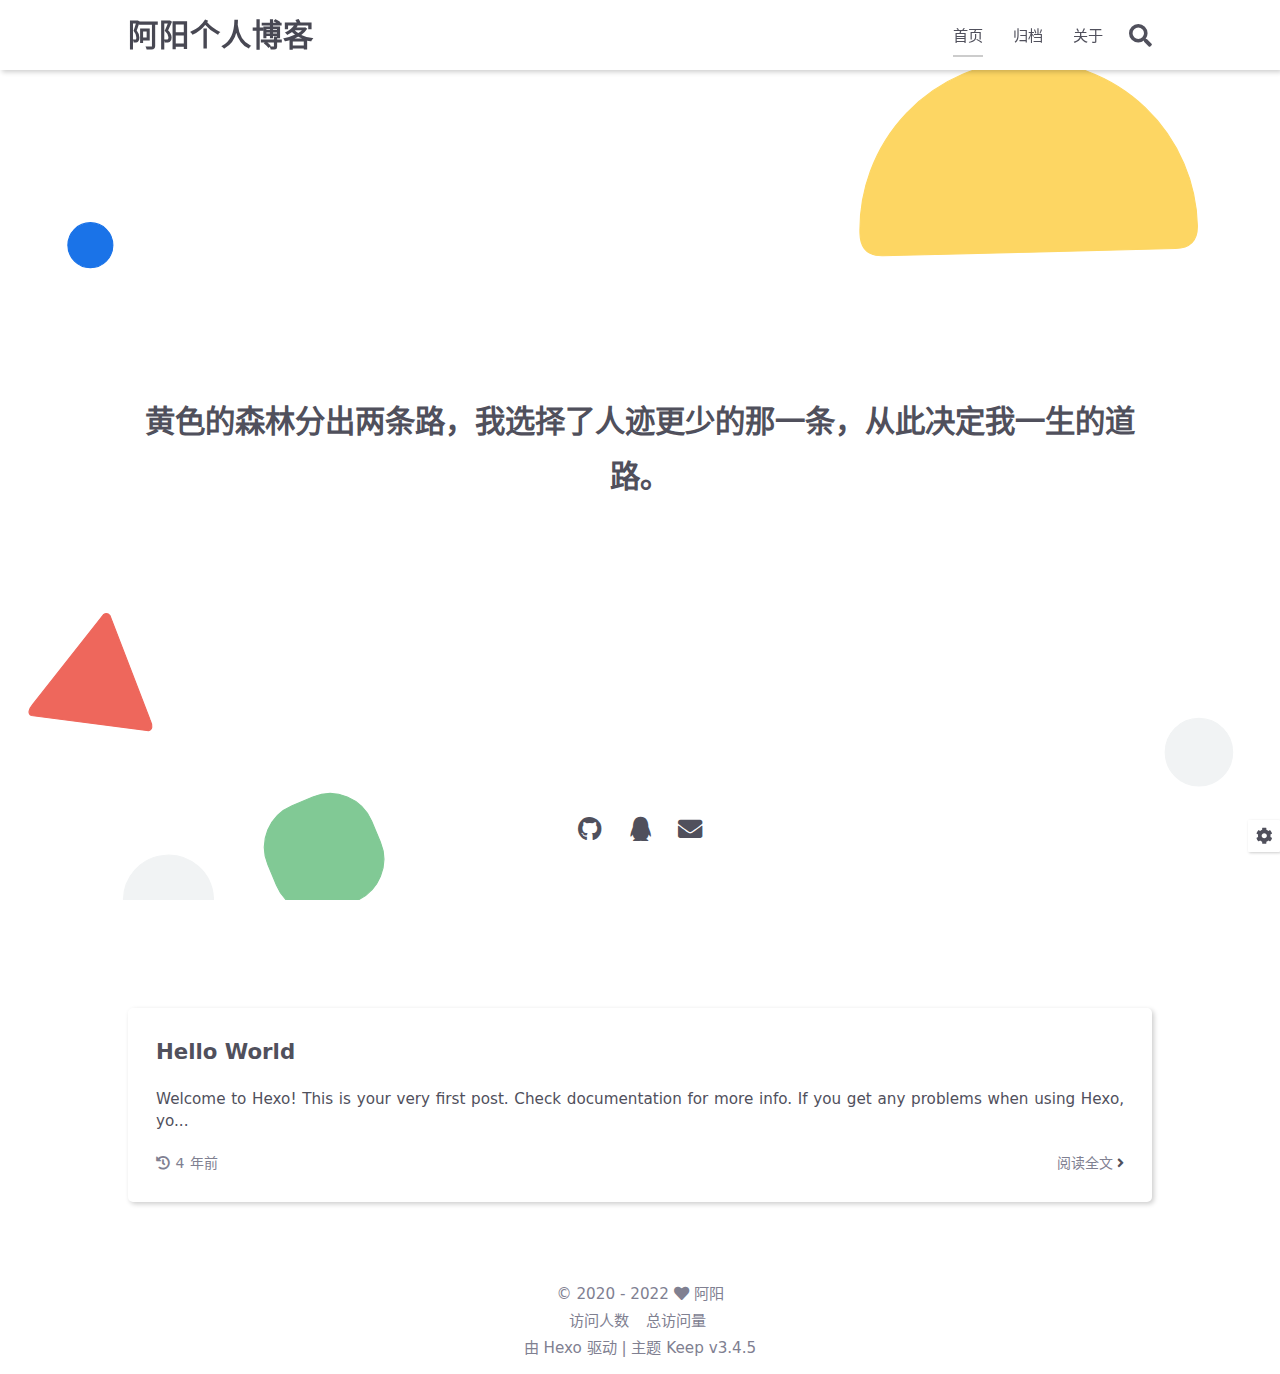
==== commit 795e8cd0: "Site updated: 2022-06-15 16:11:48" ====
--- a/index.html
+++ b/index.html
@@ -9,19 +9,19 @@
     
     <title>
         
-        阿阳
+        阿阳个人博客
     </title>
     
 <link rel="stylesheet" href="/css/style.css">
 
-    <link rel="shortcut icon" href="/images/logo.svg">
+    <link rel="shortcut icon" href="/images/logo.png">
     
 <link rel="stylesheet" href="/css/font-awesome.min.css">
 
     <script id="hexo-configurations">
     let KEEP = window.KEEP || {};
-    KEEP.hexo_config = {"hostname":"example.com","root":"/","language":"zh-CN"};
-    KEEP.theme_config = {"toc":{"enable":false,"number":false,"expand_all":false,"init_open":false},"style":{"primary_color":"#CCCCCC","avatar":"/images/avatar.svg","favicon":"/images/logo.svg","article_img_align":"left","left_side_width":"260px","content_max_width":"920px","hover":{"shadow":false,"scale":false},"first_screen":{"enable":true,"background_img":"/images/bg.svg","description":"黄色的森林分出两条路，我选择了人迹更少的那一条，从此决定我一生的道路。"},"scroll":{"progress_bar":{"enable":false},"percent":{"enable":false}}},"local_search":{"enable":false,"preload":false},"code_copy":{"enable":false,"style":"default"},"pjax":{"enable":false},"lazyload":{"enable":false},"version":"3.4.5"};
+    KEEP.hexo_config = {"hostname":"example.com","root":"/","language":"zh-CN","path":"search.json"};
+    KEEP.theme_config = {"toc":{"enable":true,"number":false,"expand_all":true,"init_open":true},"style":{"primary_color":"#CCCCCC","avatar":"/images/name.jpg","favicon":"/images/logo.png","article_img_align":"center","left_side_width":"260px","content_max_width":"1100px","hover":{"shadow":false,"scale":false},"first_screen":{"enable":true,"background_img":"/images/bg.svg","description":"黄色的森林分出两条路，我选择了人迹更少的那一条，从此决定我一生的道路。"},"scroll":{"progress_bar":{"enable":false},"percent":{"enable":false}}},"local_search":{"enable":true,"preload":false},"code_copy":{"enable":true,"style":"default"},"pjax":{"enable":false},"lazyload":{"enable":false},"version":"3.4.5"};
     KEEP.language_ago = {"second":"%s 秒前","minute":"%s 分钟前","hour":"%s 小时前","day":"%s 天前","week":"%s 周前","month":"%s 个月前","year":"%s 年前"};
   </script>
 <meta name="generator" content="Hexo 5.4.2"></head>
@@ -44,6 +44,50 @@
             黄色的森林分出两条路，我选择了人迹更少的那一条，从此决定我一生的道路。
         </div>
         
+            <div class="s-icon-list">
+                
+                    
+                        
+                            <span class="s-icon-item github">
+                                <a target="_blank" href="https://github.com/caicai0718">
+                                    <i class="fab fa-github"></i>
+                                </a>
+                            </span>
+                        
+                    
+                
+                    
+                
+                    
+                        
+                            <span class="s-icon-item qq">
+                                <a target="_blank" href="619220620">
+                                    <i class="fab fa-qq"></i>
+                                </a>
+                            </span>
+                        
+                    
+                
+                    
+                
+                    
+                
+                    
+                
+                    
+                
+                    
+                        
+                            <span class="s-icon-item email">
+                                <a href="mailto:619220620@qq.com">
+                                    <i class="fas fa-envelope"></i>
+                                </a>
+                            </span>
+                        
+                    
+                
+            </div>
+        
     </div>
 </div>
 
@@ -58,7 +102,7 @@
         <div class="left">
             
             <a class="logo-title" href="/">
-                阿阳
+                阿阳个人博客
             </a>
         </div>
 
@@ -82,10 +126,24 @@
                             </a>
                         </li>
                     
+                        <li class="menu-item">
+                            <a class=""
+                               href="/about"
+                            >
+                                关于
+                            </a>
+                        </li>
+                    
+                    
+                        <li class="menu-item search search-popup-trigger">
+                            <i class="fas fa-search"></i>
+                        </li>
                     
                 </ul>
             </div>
             <div class="mobile">
+                
+                    <div class="icon-item search search-popup-trigger"><i class="fas fa-search"></i></div>
                 
                 <div class="icon-item menu-bar">
                     <div class="menu-bar-middle"></div>
@@ -105,6 +163,11 @@
                 <li class="drawer-menu-item flex-center">
                     <a class=""
                        href="/archives">归档</a>
+                </li>
+            
+                <li class="drawer-menu-item flex-center">
+                    <a class=""
+                       href="/about">关于</a>
                 </li>
             
         </ul>
@@ -183,6 +246,20 @@
             2022&nbsp;<i class="fas fa-heart icon-animate"></i>&nbsp;<a href="/">阿阳</a>
         </div>
         
+            <script async  src="//busuanzi.ibruce.info/busuanzi/2.3/busuanzi.pure.mini.js"></script>
+            <div class="website-count info-item">
+                
+                    <span id="busuanzi_container_site_uv">
+                        访问人数&nbsp;<span id="busuanzi_value_site_uv"></span>&ensp;
+                    </span>
+                
+                
+                    <span id="busuanzi_container_site_pv">
+                        总访问量&nbsp;<span id="busuanzi_value_site_pv"></span>
+                    </span>
+                
+            </div>
+        
         <div class="theme-info info-item">
             由 <a target="_blank" href="https://hexo.io">Hexo</a> 驱动&nbsp;|&nbsp;主题&nbsp;<a class="theme-version" target="_blank" href="https://github.com/XPoet/hexo-theme-keep">Keep v3.4.5</a>
         </div>
@@ -247,6 +324,35 @@
 
 
     
+        <div class="search-pop-overlay">
+    <div class="popup search-popup">
+        <div class="search-header">
+          <span class="search-input-field-pre">
+            <i class="fas fa-keyboard"></i>
+          </span>
+            <div class="search-input-container">
+                <input autocomplete="off"
+                       autocorrect="off"
+                       autocapitalize="off"
+                       placeholder="搜索..."
+                       spellcheck="false"
+                       type="search"
+                       class="search-input"
+                >
+            </div>
+            <span class="popup-btn-close">
+                <i class="fas fa-times"></i>
+            </span>
+        </div>
+        <div id="search-result">
+            <div id="no-result">
+                <i class="fas fa-spinner fa-pulse fa-5x fa-fw"></i>
+            </div>
+        </div>
+    </div>
+</div>
+
+    
 
 </main>
 
@@ -266,6 +372,14 @@
 
 
 
+    
+<script src="/js/local-search.js"></script>
+
+
+
+
+    
+<script src="/js/code-copy.js"></script>
 
 
 
--- a/css/style.css
+++ b/css/style.css
@@ -43,20 +43,20 @@
 @media (prefers-color-scheme: dark) {
   :root {
     --background-color: #fff;
-    --second-background-color: #e6e6e6;
+    --second-background-color: #808080;
     --primary-color: #ccc;
-    --first-text-color: #d2d2d7;
-    --second-text-color: #cbcbd1;
-    --third-text-color: #9595a2;
-    --fourth-text-color: #242429;
-    --default-text-color: #bebec6;
+    --first-text-color: #7d7d8e;
+    --second-text-color: #6c6c7c;
+    --third-text-color: #3d3d46;
+    --fourth-text-color: #0f0f11;
+    --default-text-color: #4c4c57;
     --border-color: #fff;
     --selection-color: #d1d1d1;
     --shadow-color: rgba(128,128,128,0.2);
     --shadow-hover-color: rgba(128,128,128,0.28);
     --scrollbar-color: #e6e6e6;
     --scroll-bar-bg-color: #fff;
-    --link-color: #c5c5cc;
+    --link-color: #5c5c6a;
     --copyright-info-color: #a30029;
     --avatar-background-color: #005cb8;
     --pjax-progress-bar-color: linear-gradient(45deg, #ea404a, #ea722f, #e9a71f, #67e559, #18ecec, #1b85f1, #ee1dee);
@@ -84,20 +84,20 @@
 }
 .dark-mode {
   --background-color: #fff;
-  --second-background-color: #e6e6e6;
+  --second-background-color: #808080;
   --primary-color: #ccc;
-  --first-text-color: #d2d2d7;
-  --second-text-color: #cbcbd1;
-  --third-text-color: #9595a2;
-  --fourth-text-color: #242429;
-  --default-text-color: #bebec6;
+  --first-text-color: #7d7d8e;
+  --second-text-color: #6c6c7c;
+  --third-text-color: #3d3d46;
+  --fourth-text-color: #0f0f11;
+  --default-text-color: #4c4c57;
   --border-color: #fff;
   --selection-color: #d1d1d1;
   --shadow-color: rgba(128,128,128,0.2);
   --shadow-hover-color: rgba(128,128,128,0.28);
   --scrollbar-color: #e6e6e6;
   --scroll-bar-bg-color: #fff;
-  --link-color: #c5c5cc;
+  --link-color: #5c5c6a;
   --copyright-info-color: #a30029;
   --avatar-background-color: #005cb8;
   --pjax-progress-bar-color: linear-gradient(45deg, #ea404a, #ea722f, #e9a71f, #67e559, #18ecec, #1b85f1, #ee1dee);
@@ -360,7 +360,7 @@
   border-left: 5px solid var(--default-text-color);
   margin: 20px 0;
   color: var(--default-text-color);
-  background: var(--second-background-color);
+  background: #ccc;
 }
 .markdown-body blockquote p,
 .markdown-body blockquote ul,
@@ -512,7 +512,7 @@
   transition-delay: 0s, 0s, 0s, 0s, 0s, 0s;
   transition-duration: 0.2s, 0.2s, 0.2s, 0.2s, 0.2s, 0.2s;
   transition-timing-function: ease, ease, ease, ease, linear, linear;
-  margin: 10px 0 2px;
+  margin: 10px auto 2px;
 }
 .markdown-body > table {
   border-spacing: 0;
@@ -584,20 +584,20 @@
 @media (prefers-color-scheme: dark) {
   :root {
     --background-color: #fff;
-    --second-background-color: #e6e6e6;
+    --second-background-color: #808080;
     --primary-color: #ccc;
-    --first-text-color: #d2d2d7;
-    --second-text-color: #cbcbd1;
-    --third-text-color: #9595a2;
-    --fourth-text-color: #242429;
-    --default-text-color: #bebec6;
+    --first-text-color: #7d7d8e;
+    --second-text-color: #6c6c7c;
+    --third-text-color: #3d3d46;
+    --fourth-text-color: #0f0f11;
+    --default-text-color: #4c4c57;
     --border-color: #fff;
     --selection-color: #d1d1d1;
     --shadow-color: rgba(128,128,128,0.2);
     --shadow-hover-color: rgba(128,128,128,0.28);
     --scrollbar-color: #e6e6e6;
     --scroll-bar-bg-color: #fff;
-    --link-color: #c5c5cc;
+    --link-color: #5c5c6a;
     --copyright-info-color: #a30029;
     --avatar-background-color: #005cb8;
     --pjax-progress-bar-color: linear-gradient(45deg, #ea404a, #ea722f, #e9a71f, #67e559, #18ecec, #1b85f1, #ee1dee);
@@ -625,20 +625,20 @@
 }
 .dark-mode {
   --background-color: #fff;
-  --second-background-color: #e6e6e6;
+  --second-background-color: #808080;
   --primary-color: #ccc;
-  --first-text-color: #d2d2d7;
-  --second-text-color: #cbcbd1;
-  --third-text-color: #9595a2;
-  --fourth-text-color: #242429;
-  --default-text-color: #bebec6;
+  --first-text-color: #7d7d8e;
+  --second-text-color: #6c6c7c;
+  --third-text-color: #3d3d46;
+  --fourth-text-color: #0f0f11;
+  --default-text-color: #4c4c57;
   --border-color: #fff;
   --selection-color: #d1d1d1;
   --shadow-color: rgba(128,128,128,0.2);
   --shadow-hover-color: rgba(128,128,128,0.28);
   --scrollbar-color: #e6e6e6;
   --scroll-bar-bg-color: #fff;
-  --link-color: #c5c5cc;
+  --link-color: #5c5c6a;
   --copyright-info-color: #a30029;
   --avatar-background-color: #005cb8;
   --pjax-progress-bar-color: linear-gradient(45deg, #ea404a, #ea722f, #e9a71f, #67e559, #18ecec, #1b85f1, #ee1dee);
@@ -679,10 +679,10 @@
 }
 @media (prefers-color-scheme: dark) {
   :root {
-    --code-foreground: #bfbfc7;
+    --code-foreground: #4f4f5b;
     --code-background: #e6e6e6;
     --highlight-background: #ebebeb;
-    --highlight-foreground: #bfbfc7;
+    --highlight-foreground: #4f4f5b;
     --highlight-comment: #969896;
     --highlight-red: #c66;
     --highlight-orange: #de935f;
@@ -691,7 +691,7 @@
     --highlight-aqua: #8abeb7;
     --highlight-blue: #81a2be;
     --highlight-purple: #b294bb;
-    --highlight-gutter-color: #c1c1c9;
+    --highlight-gutter-color: #545460;
     --highlight-gutter-bg-color: #e6e6e6;
   }
 }
@@ -712,10 +712,10 @@
   --highlight-gutter-bg-color: #f2f2f2;
 }
 .dark-mode {
-  --code-foreground: #bfbfc7;
+  --code-foreground: #4f4f5b;
   --code-background: #e6e6e6;
   --highlight-background: #ebebeb;
-  --highlight-foreground: #bfbfc7;
+  --highlight-foreground: #4f4f5b;
   --highlight-comment: #969896;
   --highlight-red: #c66;
   --highlight-orange: #de935f;
@@ -724,7 +724,7 @@
   --highlight-aqua: #8abeb7;
   --highlight-blue: #81a2be;
   --highlight-purple: #b294bb;
-  --highlight-gutter-color: #c1c1c9;
+  --highlight-gutter-color: #545460;
   --highlight-gutter-bg-color: #e6e6e6;
 }
 pre,
@@ -968,20 +968,20 @@
 @media (prefers-color-scheme: dark) {
   :root {
     --background-color: #fff;
-    --second-background-color: #e6e6e6;
+    --second-background-color: #808080;
     --primary-color: #ccc;
-    --first-text-color: #d2d2d7;
-    --second-text-color: #cbcbd1;
-    --third-text-color: #9595a2;
-    --fourth-text-color: #242429;
-    --default-text-color: #bebec6;
+    --first-text-color: #7d7d8e;
+    --second-text-color: #6c6c7c;
+    --third-text-color: #3d3d46;
+    --fourth-text-color: #0f0f11;
+    --default-text-color: #4c4c57;
     --border-color: #fff;
     --selection-color: #d1d1d1;
     --shadow-color: rgba(128,128,128,0.2);
     --shadow-hover-color: rgba(128,128,128,0.28);
     --scrollbar-color: #e6e6e6;
     --scroll-bar-bg-color: #fff;
-    --link-color: #c5c5cc;
+    --link-color: #5c5c6a;
     --copyright-info-color: #a30029;
     --avatar-background-color: #005cb8;
     --pjax-progress-bar-color: linear-gradient(45deg, #ea404a, #ea722f, #e9a71f, #67e559, #18ecec, #1b85f1, #ee1dee);
@@ -1009,20 +1009,20 @@
 }
 .dark-mode {
   --background-color: #fff;
-  --second-background-color: #e6e6e6;
+  --second-background-color: #808080;
   --primary-color: #ccc;
-  --first-text-color: #d2d2d7;
-  --second-text-color: #cbcbd1;
-  --third-text-color: #9595a2;
-  --fourth-text-color: #242429;
-  --default-text-color: #bebec6;
+  --first-text-color: #7d7d8e;
+  --second-text-color: #6c6c7c;
+  --third-text-color: #3d3d46;
+  --fourth-text-color: #0f0f11;
+  --default-text-color: #4c4c57;
   --border-color: #fff;
   --selection-color: #d1d1d1;
   --shadow-color: rgba(128,128,128,0.2);
   --shadow-hover-color: rgba(128,128,128,0.28);
   --scrollbar-color: #e6e6e6;
   --scroll-bar-bg-color: #fff;
-  --link-color: #c5c5cc;
+  --link-color: #5c5c6a;
   --copyright-info-color: #a30029;
   --avatar-background-color: #005cb8;
   --pjax-progress-bar-color: linear-gradient(45deg, #ea404a, #ea722f, #e9a71f, #67e559, #18ecec, #1b85f1, #ee1dee);
@@ -1063,10 +1063,10 @@
 }
 @media (prefers-color-scheme: dark) {
   :root {
-    --code-foreground: #bfbfc7;
+    --code-foreground: #4f4f5b;
     --code-background: #e6e6e6;
     --highlight-background: #ebebeb;
-    --highlight-foreground: #bfbfc7;
+    --highlight-foreground: #4f4f5b;
     --highlight-comment: #969896;
     --highlight-red: #c66;
     --highlight-orange: #de935f;
@@ -1075,7 +1075,7 @@
     --highlight-aqua: #8abeb7;
     --highlight-blue: #81a2be;
     --highlight-purple: #b294bb;
-    --highlight-gutter-color: #c1c1c9;
+    --highlight-gutter-color: #545460;
     --highlight-gutter-bg-color: #e6e6e6;
   }
 }
@@ -1096,10 +1096,10 @@
   --highlight-gutter-bg-color: #f2f2f2;
 }
 .dark-mode {
-  --code-foreground: #bfbfc7;
+  --code-foreground: #4f4f5b;
   --code-background: #e6e6e6;
   --highlight-background: #ebebeb;
-  --highlight-foreground: #bfbfc7;
+  --highlight-foreground: #4f4f5b;
   --highlight-comment: #969896;
   --highlight-red: #c66;
   --highlight-orange: #de935f;
@@ -1108,7 +1108,7 @@
   --highlight-aqua: #8abeb7;
   --highlight-blue: #81a2be;
   --highlight-purple: #b294bb;
-  --highlight-gutter-color: #c1c1c9;
+  --highlight-gutter-color: #545460;
   --highlight-gutter-bg-color: #e6e6e6;
 }
 .page-container {
@@ -1215,7 +1215,7 @@
   position: relative;
   box-sizing: border-box;
   width: 80%;
-  max-width: 920px;
+  max-width: 1100px;
   height: 100%;
 }
 @media (max-width: 780px) {
@@ -1470,7 +1470,7 @@
   white-space: nowrap;
 }
 .post-toc-wrap .post-toc .nav .nav-child {
-  display: none;
+  display: block;
 }
 .post-toc-wrap .post-toc .nav .active > .nav-child {
   display: block;
@@ -1539,7 +1539,7 @@
   position: relative;
   height: 100%;
   width: 80%;
-  max-width: 920px;
+  max-width: 1100px;
   display: flex;
   flex-direction: row;
   justify-content: space-between;
@@ -1547,7 +1547,7 @@
   z-index: 1005;
 }
 .header-wrapper .header-content.has-first-screen {
-  max-width: 1104px;
+  max-width: 1320px;
 }
 @media (max-width: 780px) {
   .header-wrapper .header-content {
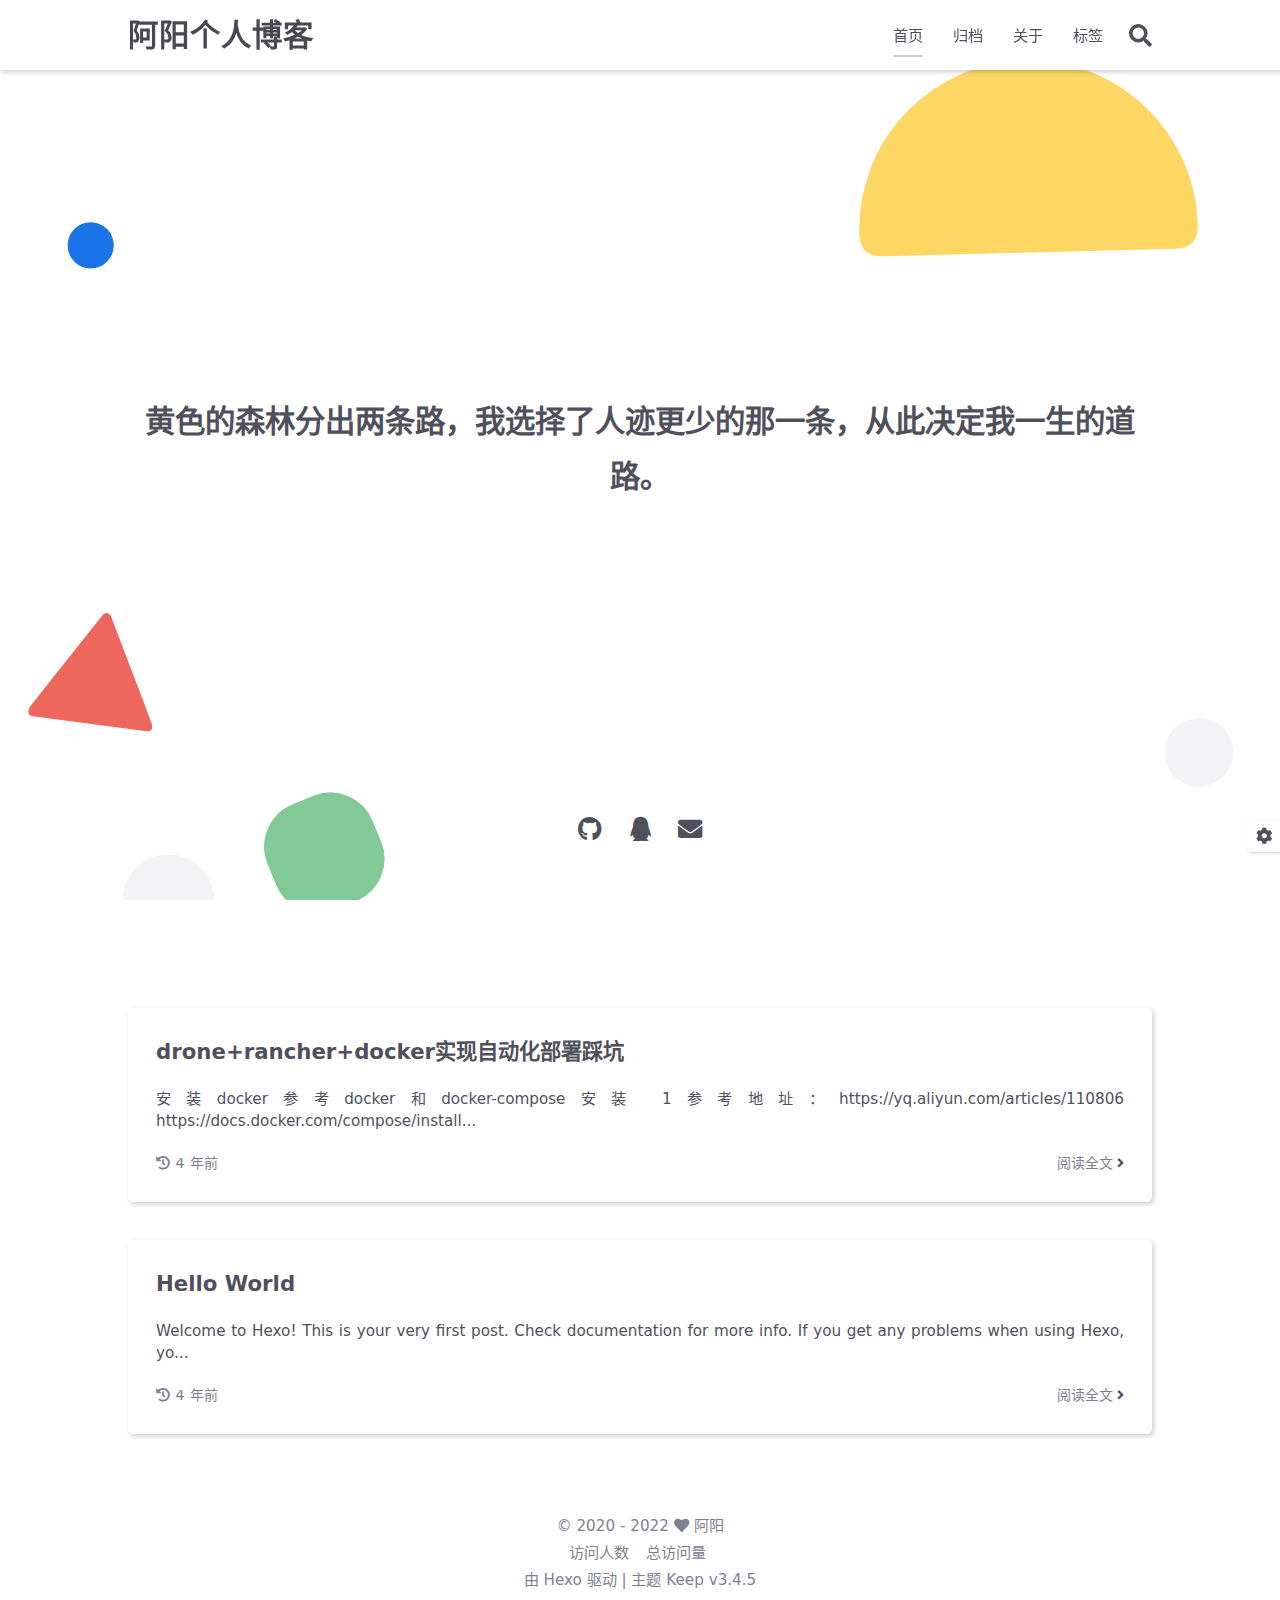
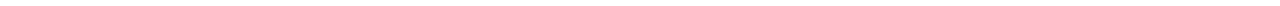
==== commit 19baf306: "Site updated: 2022-06-16 15:12:09" ====
--- a/index.html
+++ b/index.html
@@ -134,6 +134,14 @@
                             </a>
                         </li>
                     
+                        <li class="menu-item">
+                            <a class=""
+                               href="/tags"
+                            >
+                                标签
+                            </a>
+                        </li>
+                    
                     
                         <li class="menu-item search search-popup-trigger">
                             <i class="fas fa-search"></i>
@@ -170,6 +178,11 @@
                        href="/about">关于</a>
                 </li>
             
+                <li class="drawer-menu-item flex-center">
+                    <a class=""
+                       href="/tags">标签</a>
+                </li>
+            
         </ul>
     </div>
 
@@ -187,6 +200,35 @@
                 
                     <div class="home-content-container fade-in-down-animation">
     <ul class="home-article-list">
+        
+            <li class="home-article-item">
+
+                
+
+                <h3 class="home-article-title">
+                    <a href="/2022/06/16/drone-rancher-docker%E5%AE%9E%E7%8E%B0%E8%87%AA%E5%8A%A8%E5%8C%96%E9%83%A8%E7%BD%B2%E8%B8%A9%E5%9D%91/">
+                        drone+rancher+docker实现自动化部署踩坑
+                    </a>
+                </h3>
+
+                <div class="home-article-content markdown-body">
+                    
+                        安装docker参考docker和docker-compose安装
+1参考地址：https://yq.aliyun.com/articles/110806        	https://docs.docker.com/compose/install...
+                    
+                </div>
+
+                <div class="home-article-meta-info-container">
+    <div class="home-article-meta-info">
+        <span><i class="fas fa-history"></i>&nbsp;<span class="home-article-date" data-date="Thu Jun 16 2022 08:34:27 GMT+0800">2022-06-16</span></span>
+        
+        
+    </div>
+
+    <a href="/2022/06/16/drone-rancher-docker%E5%AE%9E%E7%8E%B0%E8%87%AA%E5%8A%A8%E5%8C%96%E9%83%A8%E7%BD%B2%E8%B8%A9%E5%9D%91/">阅读全文&nbsp;<i class="fas fa-angle-right"></i></a>
+</div>
+
+            </li>
         
             <li class="home-article-item">
 
--- a/css/style.css
+++ b/css/style.css
@@ -14,8 +14,8 @@
   --scrollbar-color: #595967;
   --scroll-bar-bg-color: #e6e6e6;
   --link-color: #484853;
-  --copyright-info-color: #c03;
-  --avatar-background-color: #06c;
+  --copyright-info-color: #333;
+  --avatar-background-color: #333;
   --pjax-progress-bar-color: linear-gradient(45deg, #f10006, #ef5b00, #e59c01, #19ca05, #00cab5, #0264c8, #c303c3);
 }
 @media (prefers-color-scheme: light) {
@@ -35,15 +35,15 @@
     --scrollbar-color: #595967;
     --scroll-bar-bg-color: #e6e6e6;
     --link-color: #484853;
-    --copyright-info-color: #c03;
-    --avatar-background-color: #06c;
+    --copyright-info-color: #333;
+    --avatar-background-color: #333;
     --pjax-progress-bar-color: linear-gradient(45deg, #f10006, #ef5b00, #e59c01, #19ca05, #00cab5, #0264c8, #c303c3);
   }
 }
 @media (prefers-color-scheme: dark) {
   :root {
     --background-color: #fff;
-    --second-background-color: #808080;
+    --second-background-color: #ccc;
     --primary-color: #ccc;
     --first-text-color: #7d7d8e;
     --second-text-color: #6c6c7c;
@@ -57,8 +57,8 @@
     --scrollbar-color: #e6e6e6;
     --scroll-bar-bg-color: #fff;
     --link-color: #5c5c6a;
-    --copyright-info-color: #a30029;
-    --avatar-background-color: #005cb8;
+    --copyright-info-color: #292929;
+    --avatar-background-color: #2e2e2e;
     --pjax-progress-bar-color: linear-gradient(45deg, #ea404a, #ea722f, #e9a71f, #67e559, #18ecec, #1b85f1, #ee1dee);
   }
 }
@@ -78,13 +78,13 @@
   --scrollbar-color: #595967;
   --scroll-bar-bg-color: #e6e6e6;
   --link-color: #484853;
-  --copyright-info-color: #c03;
-  --avatar-background-color: #06c;
+  --copyright-info-color: #333;
+  --avatar-background-color: #333;
   --pjax-progress-bar-color: linear-gradient(45deg, #f10006, #ef5b00, #e59c01, #19ca05, #00cab5, #0264c8, #c303c3);
 }
 .dark-mode {
   --background-color: #fff;
-  --second-background-color: #808080;
+  --second-background-color: #ccc;
   --primary-color: #ccc;
   --first-text-color: #7d7d8e;
   --second-text-color: #6c6c7c;
@@ -98,8 +98,8 @@
   --scrollbar-color: #e6e6e6;
   --scroll-bar-bg-color: #fff;
   --link-color: #5c5c6a;
-  --copyright-info-color: #a30029;
-  --avatar-background-color: #005cb8;
+  --copyright-info-color: #292929;
+  --avatar-background-color: #2e2e2e;
   --pjax-progress-bar-color: linear-gradient(45deg, #ea404a, #ea722f, #e9a71f, #67e559, #18ecec, #1b85f1, #ee1dee);
 }
 .fade-in-down-animation {
@@ -555,8 +555,8 @@
   --scrollbar-color: #595967;
   --scroll-bar-bg-color: #e6e6e6;
   --link-color: #484853;
-  --copyright-info-color: #c03;
-  --avatar-background-color: #06c;
+  --copyright-info-color: #333;
+  --avatar-background-color: #333;
   --pjax-progress-bar-color: linear-gradient(45deg, #f10006, #ef5b00, #e59c01, #19ca05, #00cab5, #0264c8, #c303c3);
 }
 @media (prefers-color-scheme: light) {
@@ -576,15 +576,15 @@
     --scrollbar-color: #595967;
     --scroll-bar-bg-color: #e6e6e6;
     --link-color: #484853;
-    --copyright-info-color: #c03;
-    --avatar-background-color: #06c;
+    --copyright-info-color: #333;
+    --avatar-background-color: #333;
     --pjax-progress-bar-color: linear-gradient(45deg, #f10006, #ef5b00, #e59c01, #19ca05, #00cab5, #0264c8, #c303c3);
   }
 }
 @media (prefers-color-scheme: dark) {
   :root {
     --background-color: #fff;
-    --second-background-color: #808080;
+    --second-background-color: #ccc;
     --primary-color: #ccc;
     --first-text-color: #7d7d8e;
     --second-text-color: #6c6c7c;
@@ -598,8 +598,8 @@
     --scrollbar-color: #e6e6e6;
     --scroll-bar-bg-color: #fff;
     --link-color: #5c5c6a;
-    --copyright-info-color: #a30029;
-    --avatar-background-color: #005cb8;
+    --copyright-info-color: #292929;
+    --avatar-background-color: #2e2e2e;
     --pjax-progress-bar-color: linear-gradient(45deg, #ea404a, #ea722f, #e9a71f, #67e559, #18ecec, #1b85f1, #ee1dee);
   }
 }
@@ -619,13 +619,13 @@
   --scrollbar-color: #595967;
   --scroll-bar-bg-color: #e6e6e6;
   --link-color: #484853;
-  --copyright-info-color: #c03;
-  --avatar-background-color: #06c;
+  --copyright-info-color: #333;
+  --avatar-background-color: #333;
   --pjax-progress-bar-color: linear-gradient(45deg, #f10006, #ef5b00, #e59c01, #19ca05, #00cab5, #0264c8, #c303c3);
 }
 .dark-mode {
   --background-color: #fff;
-  --second-background-color: #808080;
+  --second-background-color: #ccc;
   --primary-color: #ccc;
   --first-text-color: #7d7d8e;
   --second-text-color: #6c6c7c;
@@ -639,8 +639,8 @@
   --scrollbar-color: #e6e6e6;
   --scroll-bar-bg-color: #fff;
   --link-color: #5c5c6a;
-  --copyright-info-color: #a30029;
-  --avatar-background-color: #005cb8;
+  --copyright-info-color: #292929;
+  --avatar-background-color: #2e2e2e;
   --pjax-progress-bar-color: linear-gradient(45deg, #ea404a, #ea722f, #e9a71f, #67e559, #18ecec, #1b85f1, #ee1dee);
 }
 :root {
@@ -939,8 +939,8 @@
   --scrollbar-color: #595967;
   --scroll-bar-bg-color: #e6e6e6;
   --link-color: #484853;
-  --copyright-info-color: #c03;
-  --avatar-background-color: #06c;
+  --copyright-info-color: #333;
+  --avatar-background-color: #333;
   --pjax-progress-bar-color: linear-gradient(45deg, #f10006, #ef5b00, #e59c01, #19ca05, #00cab5, #0264c8, #c303c3);
 }
 @media (prefers-color-scheme: light) {
@@ -960,15 +960,15 @@
     --scrollbar-color: #595967;
     --scroll-bar-bg-color: #e6e6e6;
     --link-color: #484853;
-    --copyright-info-color: #c03;
-    --avatar-background-color: #06c;
+    --copyright-info-color: #333;
+    --avatar-background-color: #333;
     --pjax-progress-bar-color: linear-gradient(45deg, #f10006, #ef5b00, #e59c01, #19ca05, #00cab5, #0264c8, #c303c3);
   }
 }
 @media (prefers-color-scheme: dark) {
   :root {
     --background-color: #fff;
-    --second-background-color: #808080;
+    --second-background-color: #ccc;
     --primary-color: #ccc;
     --first-text-color: #7d7d8e;
     --second-text-color: #6c6c7c;
@@ -982,8 +982,8 @@
     --scrollbar-color: #e6e6e6;
     --scroll-bar-bg-color: #fff;
     --link-color: #5c5c6a;
-    --copyright-info-color: #a30029;
-    --avatar-background-color: #005cb8;
+    --copyright-info-color: #292929;
+    --avatar-background-color: #2e2e2e;
     --pjax-progress-bar-color: linear-gradient(45deg, #ea404a, #ea722f, #e9a71f, #67e559, #18ecec, #1b85f1, #ee1dee);
   }
 }
@@ -1003,13 +1003,13 @@
   --scrollbar-color: #595967;
   --scroll-bar-bg-color: #e6e6e6;
   --link-color: #484853;
-  --copyright-info-color: #c03;
-  --avatar-background-color: #06c;
+  --copyright-info-color: #333;
+  --avatar-background-color: #333;
   --pjax-progress-bar-color: linear-gradient(45deg, #f10006, #ef5b00, #e59c01, #19ca05, #00cab5, #0264c8, #c303c3);
 }
 .dark-mode {
   --background-color: #fff;
-  --second-background-color: #808080;
+  --second-background-color: #ccc;
   --primary-color: #ccc;
   --first-text-color: #7d7d8e;
   --second-text-color: #6c6c7c;
@@ -1023,8 +1023,8 @@
   --scrollbar-color: #e6e6e6;
   --scroll-bar-bg-color: #fff;
   --link-color: #5c5c6a;
-  --copyright-info-color: #a30029;
-  --avatar-background-color: #005cb8;
+  --copyright-info-color: #292929;
+  --avatar-background-color: #2e2e2e;
   --pjax-progress-bar-color: linear-gradient(45deg, #ea404a, #ea722f, #e9a71f, #67e559, #18ecec, #1b85f1, #ee1dee);
 }
 :root {
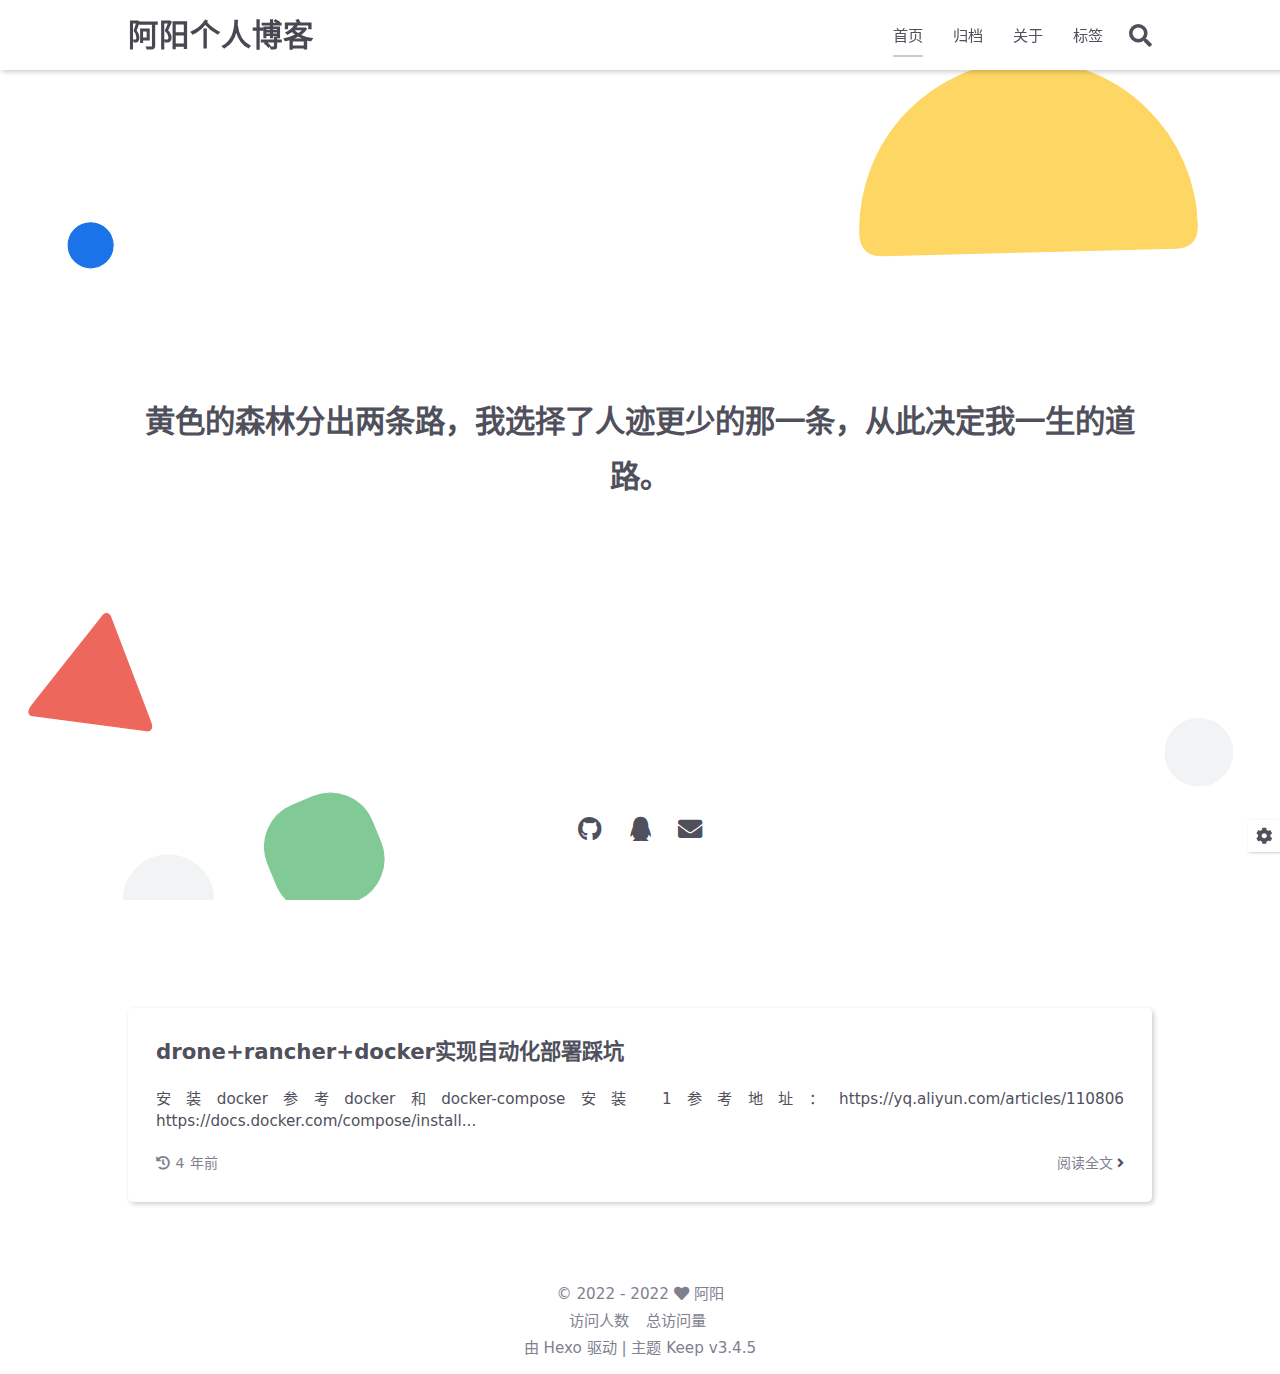
==== commit f03dc8c7: "Site updated: 2022-06-20 15:56:17" ====
--- a/index.html
+++ b/index.html
@@ -230,34 +230,6 @@
 
             </li>
         
-            <li class="home-article-item">
-
-                
-
-                <h3 class="home-article-title">
-                    <a href="/2022/06/13/hello-world/">
-                        Hello World
-                    </a>
-                </h3>
-
-                <div class="home-article-content markdown-body">
-                    
-                        Welcome to Hexo! This is your very first post. Check documentation for more info. If you get any problems when using Hexo, yo...
-                    
-                </div>
-
-                <div class="home-article-meta-info-container">
-    <div class="home-article-meta-info">
-        <span><i class="fas fa-history"></i>&nbsp;<span class="home-article-date" data-date="Mon Jun 13 2022 17:18:33 GMT+0800">2022-06-13</span></span>
-        
-        
-    </div>
-
-    <a href="/2022/06/13/hello-world/">阅读全文&nbsp;<i class="fas fa-angle-right"></i></a>
-</div>
-
-            </li>
-        
     </ul>
 
     <div class="home-paginator">
@@ -282,7 +254,7 @@
         <div class="copyright-info info-item">
             &copy;
             
-              <span>2020</span>
+              <span>2022</span>
               -
             
             2022&nbsp;<i class="fas fa-heart icon-animate"></i>&nbsp;<a href="/">阿阳</a>
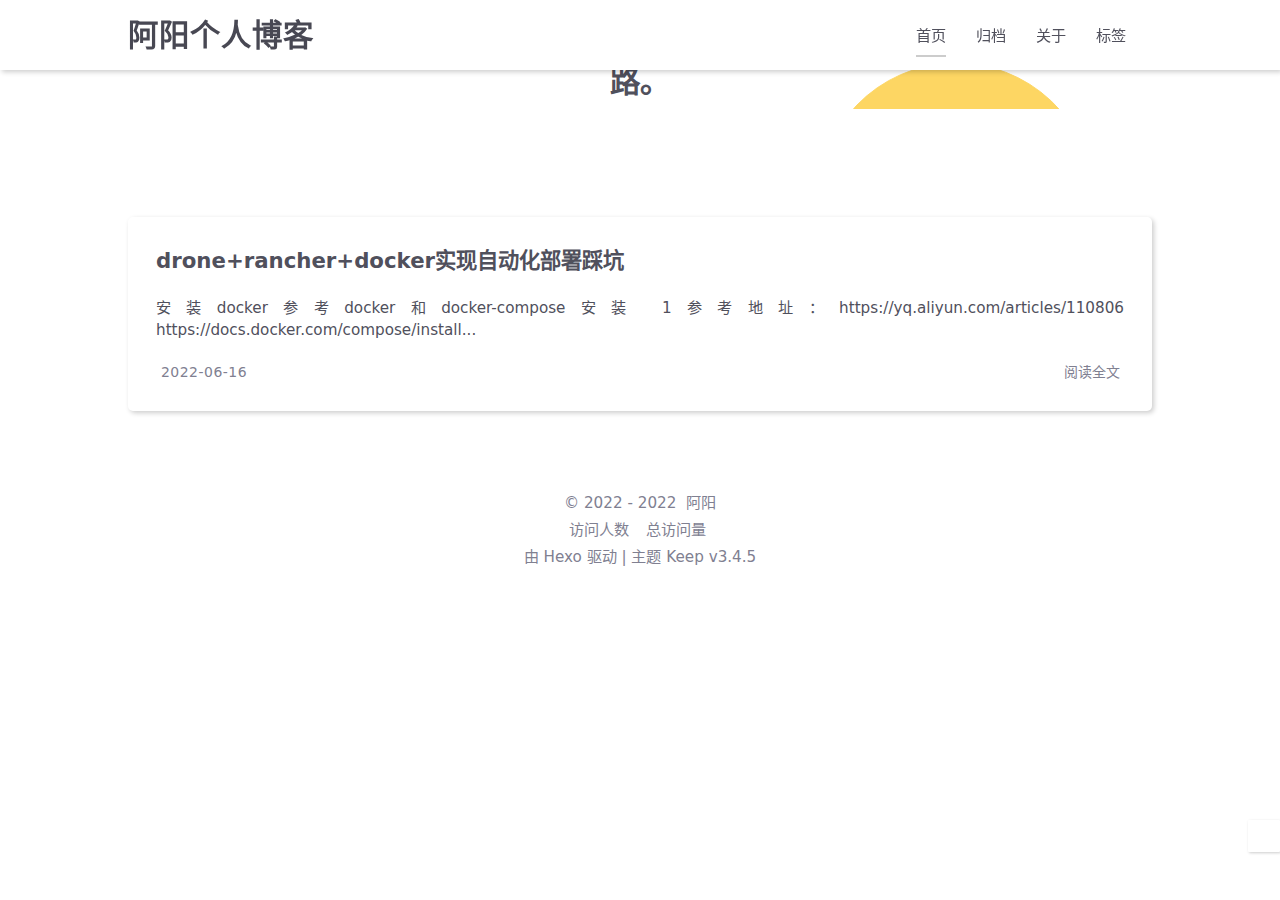
==== commit e728e11e: "Site updated: 2022-06-20 16:51:50" ====
--- a/index.html
+++ b/index.html
@@ -15,13 +15,11 @@
 <link rel="stylesheet" href="/css/style.css">
 
     <link rel="shortcut icon" href="/images/logo.png">
-    
-<link rel="stylesheet" href="/css/font-awesome.min.css">
-
+    <link rel="stylesheet" href="//cdn.jsdelivr.net/npm/hexo-theme-keep@3.4.5/source/css/font-awesome.min.css">
     <script id="hexo-configurations">
     let KEEP = window.KEEP || {};
     KEEP.hexo_config = {"hostname":"example.com","root":"/","language":"zh-CN","path":"search.json"};
-    KEEP.theme_config = {"toc":{"enable":true,"number":false,"expand_all":true,"init_open":true},"style":{"primary_color":"#CCCCCC","avatar":"/images/name.jpg","favicon":"/images/logo.png","article_img_align":"center","left_side_width":"260px","content_max_width":"1100px","hover":{"shadow":false,"scale":false},"first_screen":{"enable":true,"background_img":"/images/bg.svg","description":"黄色的森林分出两条路，我选择了人迹更少的那一条，从此决定我一生的道路。"},"scroll":{"progress_bar":{"enable":false},"percent":{"enable":false}}},"local_search":{"enable":true,"preload":false},"code_copy":{"enable":true,"style":"default"},"pjax":{"enable":false},"lazyload":{"enable":false},"version":"3.4.5"};
+    KEEP.theme_config = {"toc":{"enable":true,"number":false,"expand_all":true,"init_open":true},"style":{"primary_color":"#CCCCCC","avatar":"/images/name.jpg","favicon":"/images/logo.png","article_img_align":"center","left_side_width":"260px","content_max_width":"1100px","hover":{"shadow":false,"scale":false},"first_screen":{"enable":true,"background_img":"/images/bg.svg","description":"黄色的森林分出两条路，我选择了人迹更少的那一条，从此决定我一生的道路。"},"scroll":{"progress_bar":{"enable":false},"percent":{"enable":false}}},"local_search":{"enable":true,"preload":false},"code_copy":{"enable":true,"style":"default"},"pjax":{"enable":false},"lazyload":{"enable":true},"version":"3.4.5"};
     KEEP.language_ago = {"second":"%s 秒前","minute":"%s 分钟前","hour":"%s 小时前","day":"%s 天前","week":"%s 周前","month":"%s 个月前","year":"%s 年前"};
   </script>
 <meta name="generator" content="Hexo 5.4.2"></head>
@@ -373,30 +371,18 @@
 
 
 
-
-<script src="/js/utils.js"></script>
-
-<script src="/js/main.js"></script>
-
-<script src="/js/header-shrink.js"></script>
-
-<script src="/js/back2top.js"></script>
-
-<script src="/js/dark-light-toggle.js"></script>
-
-
-
-    
-<script src="/js/local-search.js"></script>
-
-
-
-
-    
-<script src="/js/code-copy.js"></script>
-
-
-
+<script src="//cdn.jsdelivr.net/npm/hexo-theme-keep@3.4.5/source/js/utils.js"></script><script src="//cdn.jsdelivr.net/npm/hexo-theme-keep@3.4.5/source/js/main.js"></script><script src="//cdn.jsdelivr.net/npm/hexo-theme-keep@3.4.5/source/js/header-shrink.js"></script><script src="//cdn.jsdelivr.net/npm/hexo-theme-keep@3.4.5/source/js/back2top.js"></script><script src="//cdn.jsdelivr.net/npm/hexo-theme-keep@3.4.5/source/js/dark-light-toggle.js"></script>
+
+
+    <script src="//cdn.jsdelivr.net/npm/hexo-theme-keep@3.4.5/source/js/local-search.js"></script>
+
+
+
+    <script src="//cdn.jsdelivr.net/npm/hexo-theme-keep@3.4.5/source/js/code-copy.js"></script>
+
+
+
+    <script src="//cdn.jsdelivr.net/npm/hexo-theme-keep@3.4.5/source/js/lazyload.js"></script>
 
 
 <div class="post-scripts">
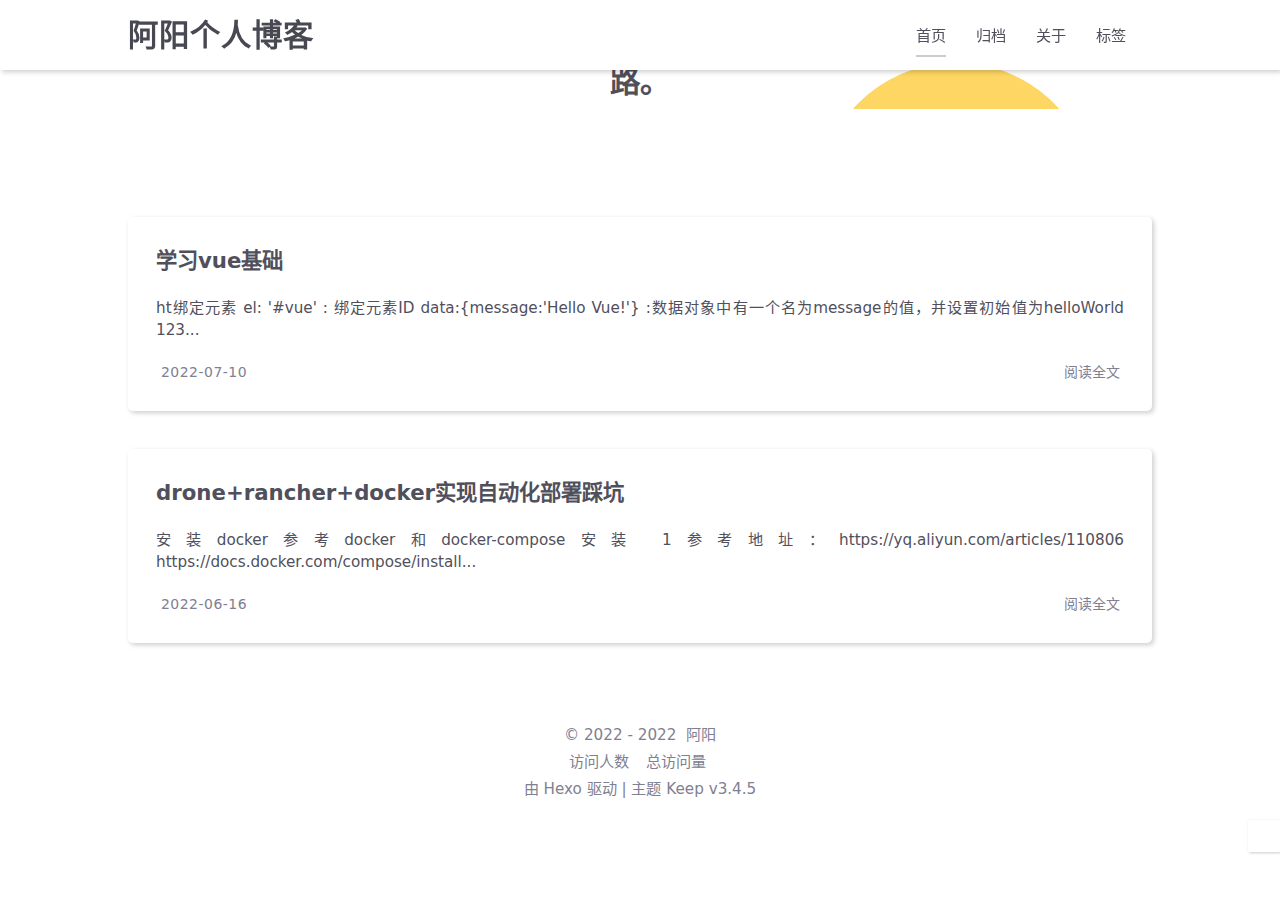
==== commit 7fbc1c69: "Site updated: 2022-07-10 16:20:30" ====
--- a/index.html
+++ b/index.html
@@ -198,6 +198,39 @@
                 
                     <div class="home-content-container fade-in-down-animation">
     <ul class="home-article-list">
+        
+            <li class="home-article-item">
+
+                
+
+                <h3 class="home-article-title">
+                    <a href="/2022/07/10/%E5%AD%A6%E4%B9%A0vue%E5%9F%BA%E7%A1%80/">
+                        学习vue基础
+                    </a>
+                </h3>
+
+                <div class="home-article-content markdown-body">
+                    
+                        ht绑定元素
+
+el: &#39;#vue&#39; : 绑定元素ID
+data:&#123;message:&#39;Hello Vue!&#39;&#125; :数据对象中有一个名为message的值，并设置初始值为helloWorld
+
+123...
+                    
+                </div>
+
+                <div class="home-article-meta-info-container">
+    <div class="home-article-meta-info">
+        <span><i class="fas fa-history"></i>&nbsp;<span class="home-article-date" data-date="Sun Jul 10 2022 16:14:47 GMT+0800">2022-07-10</span></span>
+        
+        
+    </div>
+
+    <a href="/2022/07/10/%E5%AD%A6%E4%B9%A0vue%E5%9F%BA%E7%A1%80/">阅读全文&nbsp;<i class="fas fa-angle-right"></i></a>
+</div>
+
+            </li>
         
             <li class="home-article-item">
 
